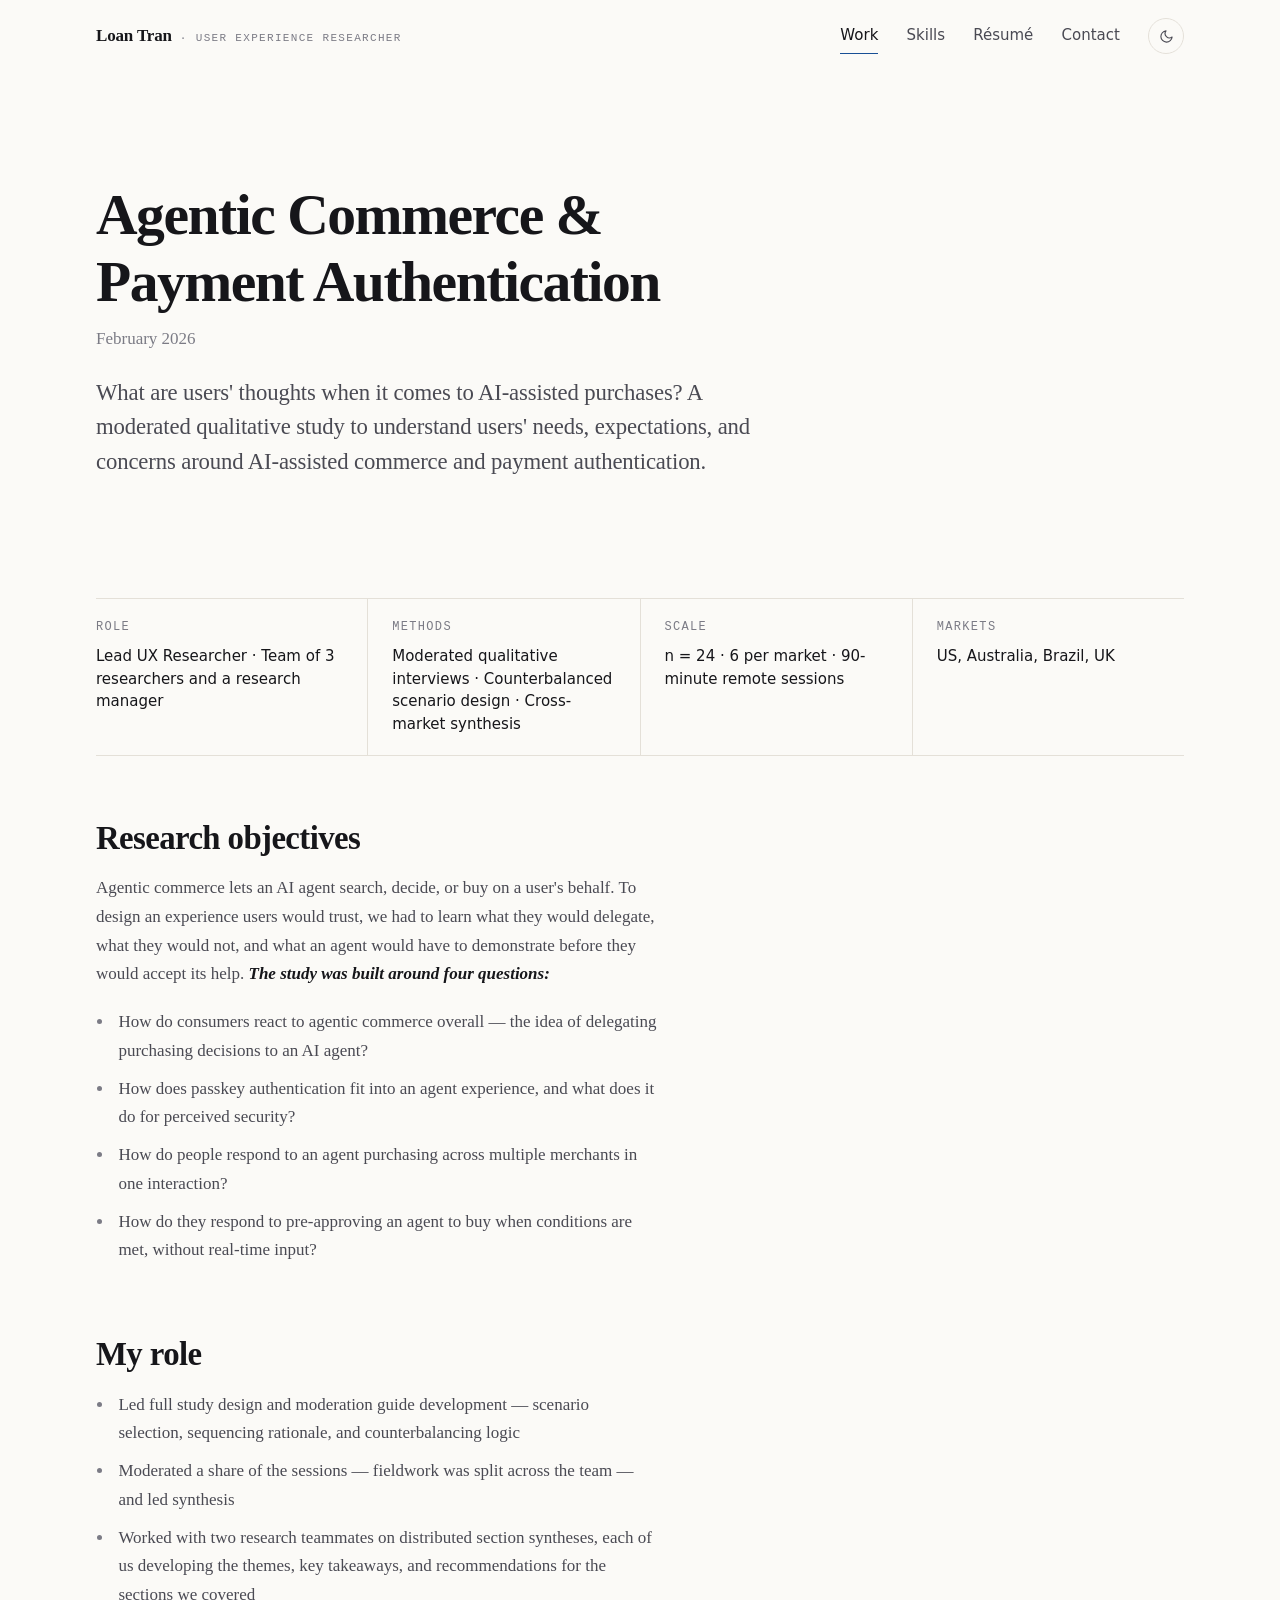
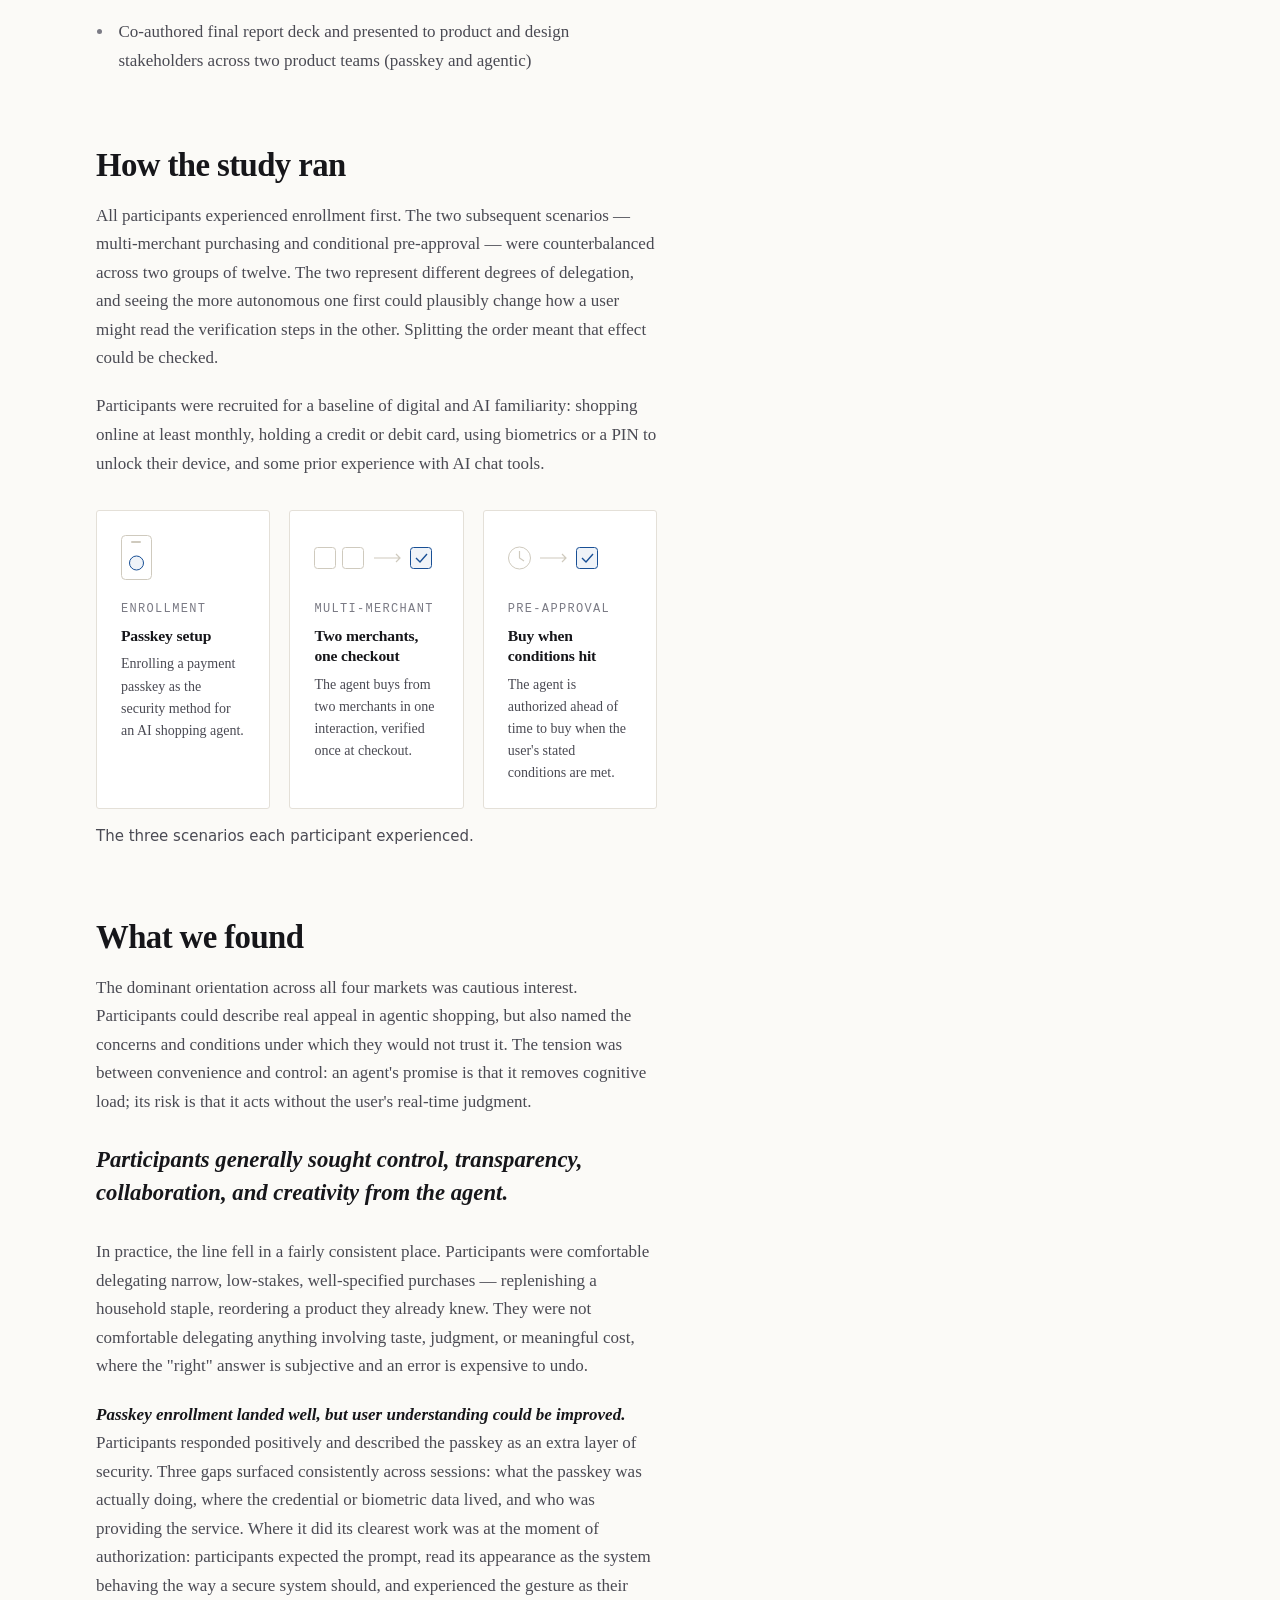
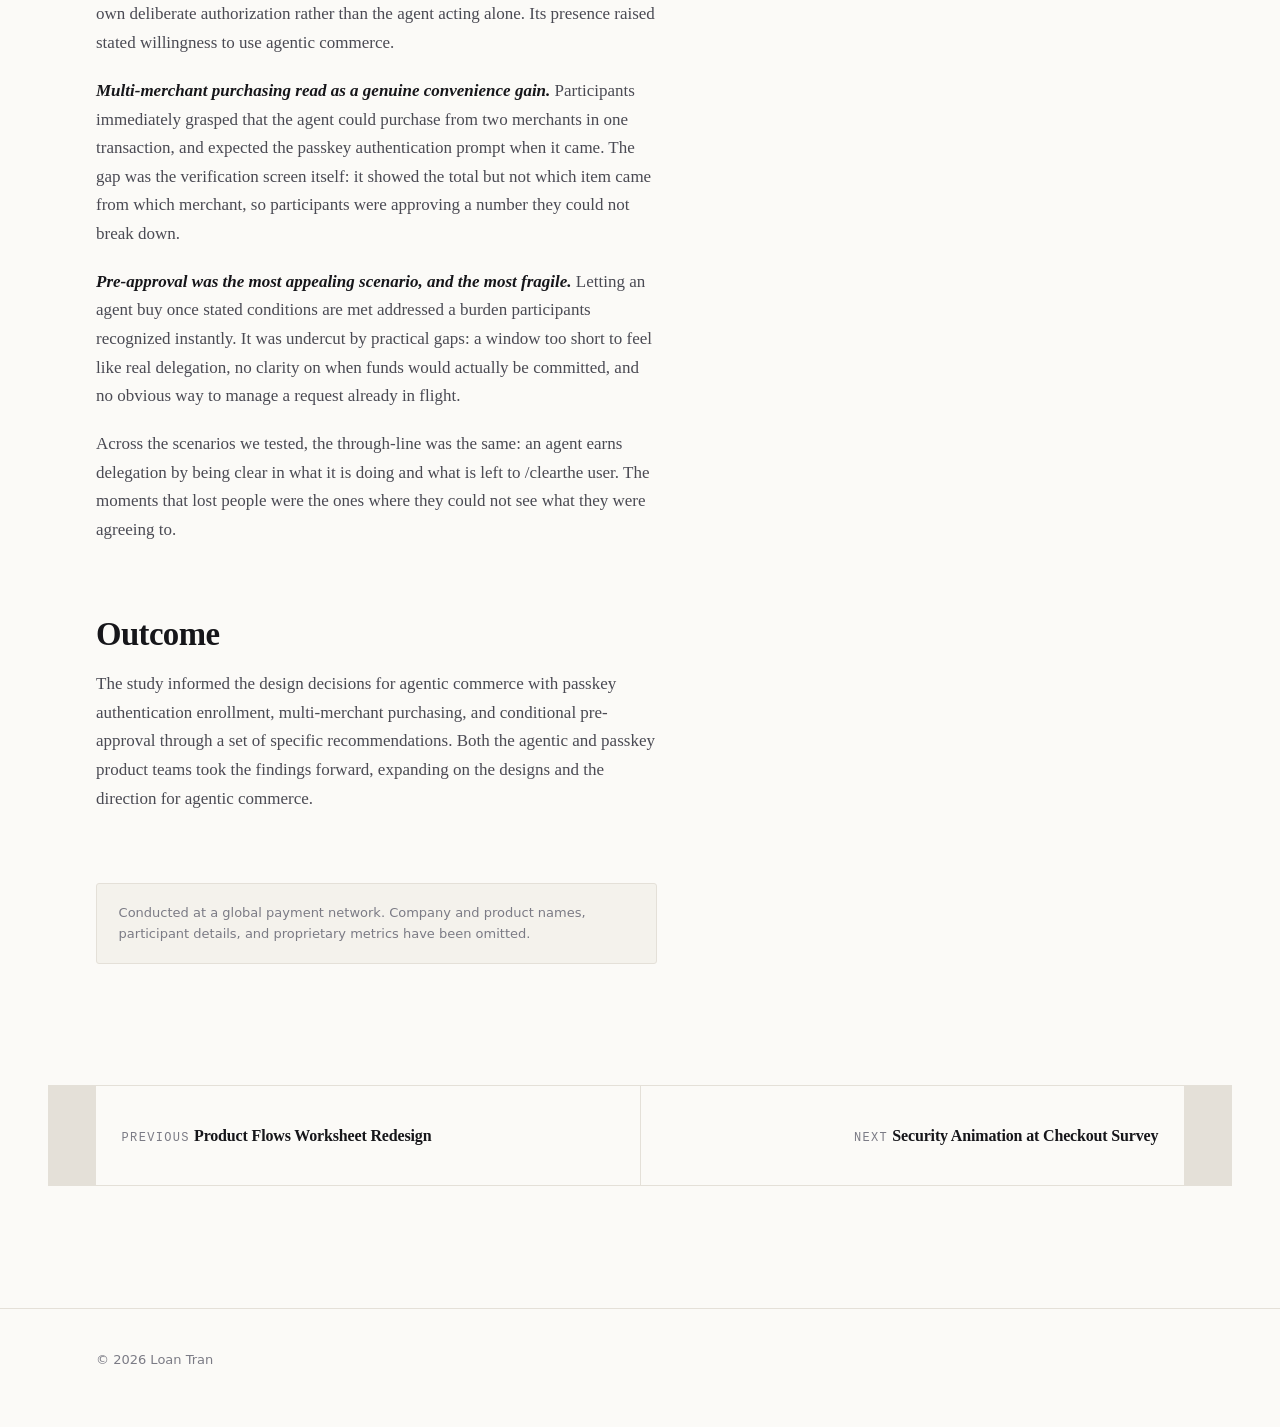
==== agentic-commerce.html @ 2d5b5b13 "Make the site link-only and keep the résumé off it Add a noindex, nofollow robots meta to all five p" ====
<!doctype html>
<html lang="en">
<head>
<meta charset="utf-8">
<meta name="viewport" content="width=device-width, initial-scale=1">
<title>Agentic Commerce &amp; Payment Authentication — Loan Tran</title>
<meta name="description" content="What are users' thoughts when it comes to AI-assisted purchases? A moderated qualitative study to understand users' needs, expectations, and concerns around AI-assisted commerce and payment authentication.">
<meta name="robots" content="noindex, nofollow">
<meta name="color-scheme" content="light dark">
<link rel="stylesheet" href="assets/css/style.css?v=18">
<script>try{var t=localStorage.getItem("portfolio-theme");if(t)document.documentElement.setAttribute("data-theme",t);}catch(e){}</script>
</head>
<body>

<a class="skip-link" href="#main">Skip to content</a>

<header class="site-header">
  <div class="wrap site-header__inner">
    <a class="wordmark" href="index.html">Loan Tran<span>User Experience Researcher</span></a>
    <nav class="site-nav" aria-label="Primary">
      <span class="site-nav__links">
        <a href="index.html#work" aria-current="page">Work</a>
        <a href="index.html#skills">Skills</a>
      </span>
      <a class="nav-download" href="index.html#contact">
        Résumé
      </a>
      <span class="site-nav__links">
        <a href="index.html#contact">Contact</a>
      </span>
      <button class="theme-toggle" type="button" aria-label="Switch to dark theme">
        <svg class="icon-moon" viewBox="0 0 24 24" fill="none" stroke="currentColor" stroke-width="1.8" stroke-linecap="round" stroke-linejoin="round" aria-hidden="true"><path d="M21 12.79A9 9 0 1 1 11.21 3 7 7 0 0 0 21 12.79z"/></svg>
        <svg class="icon-sun" viewBox="0 0 24 24" fill="none" stroke="currentColor" stroke-width="1.8" stroke-linecap="round" stroke-linejoin="round" aria-hidden="true"><circle cx="12" cy="12" r="4"/><path d="M12 2v2M12 20v2M4.93 4.93l1.41 1.41M17.66 17.66l1.41 1.41M2 12h2M20 12h2M6.34 17.66l-1.41 1.41M19.07 4.93l-1.41 1.41"/></svg>
      </button>
    </nav>
  </div>
</header>

<main id="main">
<article>

  <div class="wrap study-header">
    <h1>Agentic Commerce &amp; Payment Authentication</h1>
    <p class="study-date">February 2026</p>
    <p class="lede">
      What are users' thoughts when it comes to AI-assisted purchases? A moderated
      qualitative study to understand users' needs, expectations, and concerns around
      AI-assisted commerce and payment authentication.
    </p>
  </div>

  <div class="wrap">
    <div class="spec">
      <div class="spec__cell"><div class="spec__key">Role</div><div class="spec__val">Lead UX Researcher · Team of 3 researchers and a research manager</div></div>
      <div class="spec__cell"><div class="spec__key">Methods</div><div class="spec__val">Moderated qualitative interviews · Counterbalanced scenario design · Cross-market synthesis</div></div>
      <div class="spec__cell"><div class="spec__key">Scale</div><div class="spec__val">n = 24 · 6 per market · 90-minute remote sessions</div></div>
      <div class="spec__cell"><div class="spec__key">Markets</div><div class="spec__val">US, Australia, Brazil, UK</div></div>
    </div>
  </div>

  <div class="wrap">
    <div class="prose">

      <h2>Research objectives</h2>
      <p>
        Agentic commerce lets an AI agent search, decide, or buy on a user's behalf. To
        design an experience users would trust, we had to learn what they would delegate,
        what they would not, and what an agent would have to demonstrate before they
        would accept its help. <em><strong>The study was built around four questions:</strong></em>
      </p>
      <ul>
        <li>How do consumers react to agentic commerce overall — the idea of delegating purchasing decisions to an AI agent?</li>
        <li>How does passkey authentication fit into an agent experience, and what does it do for perceived security?</li>
        <li>How do people respond to an agent purchasing across multiple merchants in one interaction?</li>
        <li>How do they respond to pre-approving an agent to buy when conditions are met, without real-time input?</li>
      </ul>


      <h2>My role</h2>
      <ul>
        <li>Led full study design and moderation guide development — scenario selection, sequencing rationale, and counterbalancing logic</li>
        <li>Moderated a share of the sessions — fieldwork was split across the team — and led synthesis</li>
        <li>Worked with two research teammates on distributed section syntheses, each of us developing the themes, key takeaways, and recommendations for the sections we covered</li>
        <li>Co-authored final report deck and presented to product and design stakeholders across two product teams (passkey and agentic)</li>
      </ul>

      <h2>How the study ran</h2>
      <p>
        All participants experienced enrollment first. The two subsequent scenarios —
        multi-merchant purchasing and conditional pre-approval — were counterbalanced
        across two groups of twelve. The two represent different degrees of delegation,
        and seeing the more autonomous one first could plausibly change how a user might read
        the verification steps in the other. Splitting the order meant that effect could
        be checked.
      </p>
      <p>
        Participants were recruited for a baseline of digital and AI familiarity:
        shopping online at least monthly, holding a credit or debit card, using
        biometrics or a PIN to unlock their device, and some prior experience with AI
        chat tools.
      </p>

      <div class="scenarios">

        <div class="scenario">
          <svg viewBox="0 0 32 46" aria-hidden="true">
            <rect x="0.5" y="0.5" width="30" height="44" rx="4" fill="var(--surface)" stroke="var(--rule-strong)"/>
            <rect x="10" y="6" width="10" height="2" rx="1" fill="var(--rule-strong)"/>
            <circle cx="15.5" cy="28" r="7" fill="var(--accent-wash)" stroke="var(--accent)"/>
          </svg>
          <div class="scenario__key">Enrollment</div>
          <div class="scenario__title">Passkey setup</div>
          <p>Enrolling a payment passkey as the security method for an AI shopping agent.</p>
        </div>

        <div class="scenario">
          <svg viewBox="0 0 119 46" aria-hidden="true">
            <rect x="0.5" y="12.5" width="21" height="21" rx="3" fill="var(--surface)" stroke="var(--rule-strong)"/>
            <rect x="28.5" y="12.5" width="21" height="21" rx="3" fill="var(--surface)" stroke="var(--rule-strong)"/>
            <path d="M60 23 H86 M82 19 L86 23 L82 27" fill="none" stroke="var(--rule-strong)" stroke-width="1.2"/>
            <rect x="96.5" y="12.5" width="21" height="21" rx="3" fill="var(--accent-wash)" stroke="var(--accent)"/>
            <path d="M102 23 L106 27 L113 19" fill="none" stroke="var(--accent)" stroke-width="1.4"/>
          </svg>
          <div class="scenario__key">Multi-merchant</div>
          <div class="scenario__title">Two merchants, one checkout</div>
          <p>The agent buys from two merchants in one interaction, verified once at checkout.</p>
        </div>

        <div class="scenario">
          <svg viewBox="0 0 91 46" aria-hidden="true">
            <circle cx="11.5" cy="23" r="11" fill="var(--surface)" stroke="var(--rule-strong)"/>
            <path d="M11.5 16 V23 L16 26" fill="none" stroke="var(--rule-strong)" stroke-width="1.2"/>
            <path d="M32 23 H58 M54 19 L58 23 L54 27" fill="none" stroke="var(--rule-strong)" stroke-width="1.2"/>
            <rect x="68.5" y="12.5" width="21" height="21" rx="3" fill="var(--accent-wash)" stroke="var(--accent)"/>
            <path d="M74 23 L78 27 L85 19" fill="none" stroke="var(--accent)" stroke-width="1.4"/>
          </svg>
          <div class="scenario__key">Pre-approval</div>
          <div class="scenario__title">Buy when conditions hit</div>
          <p>The agent is authorized ahead of time to buy when the user's stated conditions are met.</p>
        </div>

      </div>
      <p class="note scenarios__caption">The three scenarios each participant experienced.</p>

      <h2>What we found</h2>
      <p>
        The dominant orientation across all four markets was cautious interest.
        Participants could describe real appeal in agentic shopping, but also named the concerns and conditions under which they would not trust it. The tension was
        between convenience and control: an agent's promise is that it removes cognitive
        load; its risk is that it acts without the user's real-time judgment.
      </p>
      <p class="statement">
        <em><strong>Participants generally sought control, transparency, collaboration,
        and creativity from the agent.</strong></em>
      </p>
      <p>
        In practice, the line fell in a fairly consistent place. Participants were
        comfortable delegating narrow, low-stakes, well-specified purchases —
        replenishing a household staple, reordering a product they already knew. They
        were not comfortable delegating anything involving taste, judgment, or meaningful
        cost, where the "right" answer is subjective and an error is expensive to undo.
      </p>
      <p>
        <em><strong>Passkey enrollment landed well, but user understanding could be improved.</strong></em> Participants responded positively and described the passkey as
        an extra layer of security. Three gaps
        surfaced consistently across sessions: what the passkey was actually
        doing, where the credential or biometric data lived, and who was providing the
        service. Where it did its clearest work was at the moment of authorization:
        participants expected the prompt, read its appearance as the system behaving the
        way a secure system should, and experienced the gesture as their own deliberate
        authorization rather than the agent acting alone. Its presence raised stated
        willingness to use agentic commerce.
      </p>
      <p>
        <em><strong>Multi-merchant purchasing read as a genuine convenience gain.</strong></em>
        Participants immediately grasped that the agent could purchase from two merchants
        in one transaction, and expected the passkey authentication prompt when it came.
        The gap was the
        verification screen itself: it showed the total but not which item came from which
        merchant, so participants were approving a number they could not break down.
      </p>
      <p>
        <em><strong>Pre-approval was the most appealing scenario, and the most fragile.</strong></em>
        Letting an agent buy once stated conditions are met addressed a burden
        participants recognized instantly. It was undercut by practical gaps: a window
        too short to feel like real delegation, no clarity on when funds would actually be
        committed, and no obvious way to manage a request already in flight.
      </p>

      <p>
        Across the scenarios we tested, the through-line was the same: an agent earns
        delegation by being clear in what it is doing and what is left to /clearthe user. The moments that lost people were the ones where
        they could not see what they were agreeing to.
      </p>

      <h2>Outcome</h2>
      <p>
        The study informed the design decisions for agentic commerce with passkey
        authentication enrollment, multi-merchant purchasing, and conditional
        pre-approval through a set of specific recommendations. Both the agentic and
        passkey product teams took the findings forward, expanding on the designs and the
        direction for agentic commerce.
      </p>


      <div class="confidential">
        <p>
          Conducted at a global payment network. Company and product names, participant
          details, and proprietary metrics have been omitted.
        </p>
      </div>

    </div>
  </div>

  <nav class="wrap pager" aria-label="Case studies">
    <a class="pager__link" href="product-flows-worksheet.html">
      <span class="pager__dir">Previous</span>
      <span class="pager__title">Product Flows Worksheet Redesign</span>
    </a>
    <a class="pager__link pager__link--next" href="checkout-animation.html">
      <span class="pager__dir">Next</span>
      <span class="pager__title">Security Animation at Checkout Survey</span>
    </a>
  </nav>

</article>
</main>

<footer class="site-footer">
  <div class="wrap site-footer__inner">
    <span>© <span id="year">2026</span> Loan Tran</span>
  </div>
</footer>

<script src="assets/js/main.js"></script>
<script>document.getElementById("year").textContent = new Date().getFullYear();</script>
</body>
</html>
---- assets/css/style.css ----
/* ============================================================
   Design research portfolio
   Editorial / research-journal system
   No dependencies, no build step, no webfonts.
   ============================================================ */

/* ---------- 1. Tokens ---------- */

:root {
  color-scheme: light;

  /* Surfaces */
  --paper:        #fbfaf7;
  --surface:      #ffffff;
  --surface-sunk: #f4f2ec;

  /* Ink */
  --ink:          #16161a;
  --ink-2:        #4a4a53;
  --ink-3:        #7b7b85;

  /* Structure */
  --rule:         #e4e0d8;
  --rule-strong:  #cfcabe;

  /* Accent — deep ink blue */
  --accent:       #184f95;
  --accent-hover: #0d366b;
  --accent-wash:  rgba(24, 79, 149, 0.07);
  --accent-ring:  rgba(24, 79, 149, 0.35);

  /* Type */
  --serif: "Iowan Old Style", "Palatino Linotype", Palatino, "Book Antiqua",
           Georgia, "Times New Roman", serif;
  --sans:  system-ui, -apple-system, "Segoe UI", Roboto, Helvetica, Arial, sans-serif;
  --mono:  ui-monospace, SFMono-Regular, "SF Mono", Menlo, Consolas,
           "Liberation Mono", monospace;

  /* Scale — fluid */
  --t-display: clamp(2.6rem, 1.6rem + 4.2vw, 5rem);
  --t-h1:      clamp(2.1rem, 1.4rem + 2.9vw, 3.6rem);
  --t-h2:      clamp(1.5rem, 1.2rem + 1.2vw, 2.05rem);
  --t-h3:      clamp(1.15rem, 1.05rem + 0.45vw, 1.4rem);
  --t-lede:    clamp(1.13rem, 1.03rem + 0.5vw, 1.42rem);
  --t-body:    1.0625rem;
  --t-small:   0.9375rem;
  --t-micro:   0.75rem;

  /* Rhythm */
  --measure:   66ch;
  --gutter:    clamp(1.25rem, 0.6rem + 3vw, 3.5rem);
  --section-y: clamp(3.5rem, 2rem + 7vw, 8rem);

  --radius:    3px;
  --ease:      cubic-bezier(0.22, 0.61, 0.36, 1);
}

@media (prefers-color-scheme: dark) {
  :root:where(:not([data-theme="light"])) {
    color-scheme: dark;
    --paper:        #121317;
    --surface:      #191a1f;
    --surface-sunk: #1f2027;
    --ink:          #eceae4;
    --ink-2:        #adadb6;
    --ink-3:        #80808b;
    --rule:         #2a2c33;
    --rule-strong:  #3c3f48;
    --accent:       #86b6ef;
    --accent-hover: #b7d3f6;
    --accent-wash:  rgba(134, 182, 239, 0.10);
    --accent-ring:  rgba(134, 182, 239, 0.45);
  }
}

:root[data-theme="dark"] {
  color-scheme: dark;
  --paper:        #121317;
  --surface:      #191a1f;
  --surface-sunk: #1f2027;
  --ink:          #eceae4;
  --ink-2:        #adadb6;
  --ink-3:        #80808b;
  --rule:         #2a2c33;
  --rule-strong:  #3c3f48;
  --accent:       #86b6ef;
  --accent-hover: #b7d3f6;
  --accent-wash:  rgba(134, 182, 239, 0.10);
  --accent-ring:  rgba(134, 182, 239, 0.45);
}

/* ---------- 2. Reset & base ---------- */

*, *::before, *::after { box-sizing: border-box; }

html {
  -webkit-text-size-adjust: 100%;
  scroll-behavior: smooth;
  scroll-padding-top: 6rem;
}

body {
  margin: 0;
  background: var(--paper);
  color: var(--ink);
  font-family: var(--serif);
  font-size: var(--t-body);
  line-height: 1.68;
  -webkit-font-smoothing: antialiased;
  -moz-osx-font-smoothing: grayscale;
  text-rendering: optimizeLegibility;
}

img, svg { max-width: 100%; height: auto; display: block; }

h1, h2, h3, h4 {
  font-family: var(--serif);
  font-weight: 600;
  line-height: 1.16;
  letter-spacing: -0.014em;
  margin: 0;
  text-wrap: balance;
}

p { margin: 0 0 1.15em; }
p:last-child { margin-bottom: 0; }

a {
  color: var(--accent);
  text-decoration-thickness: 1px;
  text-underline-offset: 0.18em;
  transition: color 0.18s var(--ease);
}
a:hover { color: var(--accent-hover); }

:focus-visible {
  outline: 2px solid var(--accent);
  outline-offset: 3px;
  border-radius: 2px;
}

::selection { background: var(--accent-wash); }

hr {
  border: 0;
  border-top: 1px solid var(--rule);
  margin: var(--section-y) 0;
}

/* ---------- 3. Layout primitives ---------- */

.wrap {
  width: 100%;
  max-width: 74rem;
  margin-inline: auto;
  padding-inline: var(--gutter);
}

.wrap--narrow { max-width: 48rem; }

.measure { max-width: var(--measure); }

.skip-link {
  position: absolute;
  left: -9999px;
  top: 0;
  z-index: 100;
  background: var(--ink);
  color: var(--paper);
  padding: 0.75rem 1.25rem;
  font-family: var(--sans);
  font-size: var(--t-small);
  text-decoration: none;
}
.skip-link:focus {
  left: 1rem;
  top: 1rem;
  color: var(--paper);
}

/* ---------- 4. Utility type ---------- */

.statement {
  font-size: var(--t-lede);
  line-height: 1.45;
  color: var(--ink);
  max-width: 44ch;
  margin-block: 1.75rem;
}

.lede {
  font-size: var(--t-lede);
  line-height: 1.52;
  color: var(--ink-2);
  letter-spacing: -0.006em;
}

.sans { font-family: var(--sans); }

.note {
  font-family: var(--sans);
  font-size: var(--t-small);
  line-height: 1.6;
  color: var(--ink-3);
}

/* ---------- 5. Site header ---------- */

.site-header {
  position: sticky;
  top: 0;
  z-index: 50;
  background: color-mix(in srgb, var(--paper) 88%, transparent);
  backdrop-filter: saturate(180%) blur(14px);
  -webkit-backdrop-filter: saturate(180%) blur(14px);
  border-bottom: 1px solid transparent;
  transition: border-color 0.25s var(--ease);
}
.site-header[data-scrolled="true"] { border-bottom-color: var(--rule); }

.site-header__inner {
  display: flex;
  align-items: center;
  justify-content: space-between;
  gap: 1.5rem;
  min-height: 4.5rem;
}

.wordmark {
  display: inline-flex;
  align-items: baseline;
  gap: 0.5rem;
  line-height: 1.15;
  font-family: var(--serif);
  font-size: 1.0625rem;
  font-weight: 600;
  letter-spacing: -0.01em;
  color: var(--ink);
  text-decoration: none;
  white-space: nowrap;
}
.wordmark:hover { color: var(--ink); }
.wordmark span {
  font-family: var(--mono);
  font-size: 0.6875rem;
  letter-spacing: 0.12em;
  text-transform: uppercase;
  color: var(--ink-3);
  font-weight: 500;
  white-space: nowrap;
}
.wordmark span::before {
  content: "\00B7";
  margin-right: 0.5rem;
}

/* Stacks on narrow screens so the header does not overflow. */
@media (max-width: 34rem) {
  .wordmark {
    flex-direction: column;
    align-items: flex-start;
    gap: 0.3rem;
  }
  .wordmark span::before { content: none; }
}

.site-nav {
  display: flex;
  align-items: center;
  gap: clamp(1rem, 2.2vw, 2rem);
}

.site-nav a {
  font-family: var(--sans);
  font-size: var(--t-small);
  color: var(--ink-2);
  text-decoration: none;
  padding: 0.35rem 0;
  position: relative;
}
.site-nav a::after {
  content: "";
  position: absolute;
  left: 0; right: 0; bottom: 0;
  height: 1px;
  background: var(--accent);
  transform: scaleX(0);
  transform-origin: left;
  transition: transform 0.24s var(--ease);
}
.site-nav a:hover { color: var(--ink); }
.site-nav a:hover::after { transform: scaleX(1); }
.site-nav a[aria-current="page"] { color: var(--ink); }
.site-nav a[aria-current="page"]::after { transform: scaleX(1); }

/* Résumé download — stays visible when the section links collapse on mobile */
.site-nav a.nav-download {
  display: inline-flex;
  align-items: center;
  gap: 0.4rem;
  white-space: nowrap;
}
.site-nav a.nav-download svg {
  width: 13px;
  height: 13px;
  opacity: 0.7;
  flex-shrink: 0;
}

.theme-toggle {
  appearance: none;
  background: transparent;
  border: 1px solid var(--rule);
  border-radius: 999px;
  width: 2.25rem;
  height: 2.25rem;
  display: inline-grid;
  place-items: center;
  cursor: pointer;
  color: var(--ink-2);
  transition: border-color 0.18s var(--ease), color 0.18s var(--ease);
  flex-shrink: 0;
}
.theme-toggle:hover { border-color: var(--rule-strong); color: var(--ink); }
.theme-toggle svg { width: 15px; height: 15px; }
.theme-toggle .icon-sun { display: none; }
:root[data-theme="dark"] .theme-toggle .icon-sun { display: block; }
:root[data-theme="dark"] .theme-toggle .icon-moon { display: none; }
@media (prefers-color-scheme: dark) {
  :root:where(:not([data-theme="light"])) .theme-toggle .icon-sun { display: block; }
  :root:where(:not([data-theme="light"])) .theme-toggle .icon-moon { display: none; }
}

/* Lets the links participate in .site-nav's flex layout without an extra box. */
.site-nav__links { display: contents; }

@media (max-width: 40rem) {
  .site-nav__links { display: none; }
}

/* ---------- 6. Hero ---------- */

.hero {
  padding-top: clamp(3.5rem, 2rem + 8vw, 8rem);
  padding-bottom: clamp(3rem, 2rem + 5vw, 5.5rem);
}

.hero h1 {
  font-size: var(--t-display);
  letter-spacing: -0.028em;
  line-height: 1.03;
  max-width: 17ch;
  margin-bottom: 1.6rem;
}

/* The hero has no visible headline — the purpose statement carries it,
   so it steps up to display scale. */
.hero .lede {
  max-width: 32ch;
  font-size: clamp(1.6rem, 1.1rem + 2.1vw, 2.7rem);
  line-height: 1.24;
  letter-spacing: -0.021em;
  color: var(--ink);
  text-wrap: pretty;
}
.hero .lede em {
  font-style: italic;
  color: var(--ink-2);
}

@media (max-width: 40rem) {
  .hero .lede { max-width: 20ch; }
}

/* Available to assistive tech, absent from the visual design. */
.visually-hidden {
  position: absolute;
  width: 1px;
  height: 1px;
  margin: -1px;
  padding: 0;
  overflow: hidden;
  clip: rect(0 0 0 0);
  clip-path: inset(50%);
  white-space: nowrap;
  border: 0;
}

.hero__meta {
  display: flex;
  flex-wrap: wrap;
  gap: 0.6rem 1.5rem;
  margin-top: 2.5rem;
  font-family: var(--sans);
  font-size: var(--t-small);
  color: var(--ink-3);
}
.hero__meta > * {
  display: inline-flex;
  align-items: center;
  gap: 0.5rem;
}

.status-dot {
  width: 7px; height: 7px;
  border-radius: 50%;
  background: var(--accent);
  flex-shrink: 0;
}

/* ---------- 7. Section scaffolding ---------- */

.section { padding-block: var(--section-y); }
.section--sunk {
  background: var(--surface-sunk);
  border-block: 1px solid var(--rule);
}

.section__head {
  display: flex;
  align-items: baseline;
  justify-content: space-between;
  gap: 1.5rem;
  padding-bottom: 1.25rem;
  border-bottom: 1px solid var(--rule);
  margin-bottom: clamp(2rem, 1rem + 3vw, 3.5rem);
}

.section__head h2 {
  font-size: var(--t-h2);
  letter-spacing: -0.018em;
}


/* ---------- 8. Work index ---------- */

.work-list {
  list-style: none;
  margin: 0;
  padding: 0;
}

.work-item { border-bottom: 1px solid var(--rule); }

.work-item__link {
  display: block;
  padding: clamp(1.6rem, 1rem + 2vw, 2.6rem) 0;
  text-decoration: none;
  color: inherit;
  transition: background-color 0.22s var(--ease);
  position: relative;
}
.work-item__link::before {
  content: "";
  position: absolute;
  inset: 0 calc(var(--gutter) * -0.5);
  background: var(--accent-wash);
  opacity: 0;
  transition: opacity 0.22s var(--ease);
  pointer-events: none;
  border-radius: var(--radius);
}
.work-item__link:hover::before { opacity: 1; }

.work-item__body { position: relative; min-width: 0; }

.work-item__title {
  display: block;
  font-size: var(--t-h3);
  letter-spacing: -0.014em;
  margin-bottom: 0.5rem;
  transition: color 0.18s var(--ease);
}
.work-item__link:hover .work-item__title { color: var(--accent); }

.work-item__title:has(+ .work-item__date) { margin-bottom: 0.3rem; }

.work-item__date {
  display: block;
  font-family: var(--serif);
  font-size: var(--t-small);
  color: var(--ink-3);
  margin-bottom: 0.75rem;
}

.work-item__summary {
  display: block;
  color: var(--ink-2);
  font-size: var(--t-small);
  line-height: 1.62;
  max-width: 58ch;
  margin-bottom: 1rem;
}

.tag-row {
  display: flex;
  flex-wrap: wrap;
  gap: 0.4rem 0.5rem;
}

.tag {
  font-family: var(--mono);
  font-size: 0.6875rem;
  letter-spacing: 0.05em;
  color: var(--ink-3);
  border: 1px solid var(--rule);
  border-radius: 999px;
  padding: 0.2rem 0.6rem;
  white-space: nowrap;
}
.tag--scale {
  color: var(--accent);
  border-color: var(--accent-ring);
}

/* ---------- 9. Scope figures (stat tiles) ---------- */

.scope-row {
  display: grid;
  grid-template-columns: repeat(auto-fit, minmax(11rem, 1fr));
  gap: 1px;
  background: var(--rule);
  border: 1px solid var(--rule);
  border-radius: var(--radius);
  overflow: hidden;
}

.scope-tile {
  background: var(--paper);
  padding: clamp(1.25rem, 1rem + 1vw, 1.9rem);
}

.scope-tile__value {
  font-family: var(--sans);
  font-size: clamp(1.7rem, 1.3rem + 1.6vw, 2.4rem);
  font-weight: 600;
  line-height: 1.05;
  letter-spacing: -0.028em;
  color: var(--ink);
  margin-bottom: 0.45rem;
}

.scope-tile__label {
  font-family: var(--sans);
  font-size: var(--t-small);
  line-height: 1.45;
  color: var(--ink-3);
}

/* ---------- 10. Capability columns ---------- */

.cap-grid {
  display: grid;
  grid-template-columns: repeat(auto-fit, minmax(15rem, 1fr));
  gap: clamp(2rem, 1rem + 3vw, 3.5rem);
}

.cap-group h3 {
  font-family: var(--sans);
  font-size: var(--t-small);
  font-weight: 600;
  letter-spacing: 0.01em;
  color: var(--ink);
  padding-bottom: 0.75rem;
  margin-bottom: 1rem;
  border-bottom: 1px solid var(--rule);
}

.cap-group ul {
  list-style: none;
  margin: 0;
  padding: 0;
  font-family: var(--sans);
  font-size: var(--t-small);
  line-height: 1.5;
  color: var(--ink-2);
}
.cap-group li { padding-block: 0.4rem; }

/* ---------- 11. Case study page ---------- */

.study-header {
  padding-top: clamp(3.5rem, 2rem + 6vw, 7rem);
  padding-bottom: clamp(2rem, 1.5rem + 3vw, 3.5rem);
}

.study-header h1 {
  font-size: var(--t-h1);
  letter-spacing: -0.026em;
  max-width: 20ch;
  margin-bottom: 1.4rem;
}

.study-header h1:has(+ .study-date) { margin-bottom: 0.6rem; }

.study-date {
  font-family: var(--serif);
  font-size: var(--t-body);
  color: var(--ink-3);
  margin: 0 0 1.4rem;
}

.study-header .lede { max-width: 58ch; }

/* Spec table */
.spec {
  display: grid;
  grid-template-columns: repeat(auto-fit, minmax(13rem, 1fr));
  gap: 1px;
  background: var(--rule);
  border-block: 1px solid var(--rule);
  margin-block: clamp(2.5rem, 1.5rem + 3vw, 4rem);
}

.spec__cell {
  background: var(--paper);
  padding: 1.15rem clamp(0.9rem, 2vw, 1.5rem) 1.25rem;
}
.spec__cell:first-child { padding-left: 0; }

.spec__key {
  font-family: var(--mono);
  font-size: var(--t-micro);
  letter-spacing: 0.11em;
  text-transform: uppercase;
  color: var(--ink-3);
  margin-bottom: 0.5rem;
}

.spec__val {
  font-family: var(--sans);
  font-size: var(--t-small);
  line-height: 1.5;
  color: var(--ink);
}

.round-split {
  list-style: none;
  margin: 0.95rem 0 0;
  padding: 0;
  font-family: var(--sans);
  font-size: var(--t-small);
  line-height: 1.5;
  color: var(--ink);
}
.round-split li {
  display: flex;
  gap: 0.5rem;
}
.round-split span {
  color: var(--ink);
  min-width: 1.5rem;
}

@media (max-width: 34rem) {
  .spec__cell:first-child { padding-left: clamp(0.9rem, 2vw, 1.5rem); }
}

/* Body prose */
.prose { max-width: var(--measure); }

.prose h2 {
  font-size: var(--t-h2);
  letter-spacing: -0.018em;
  margin-top: clamp(3rem, 2rem + 3vw, 4.5rem);
  margin-bottom: 1.1rem;
}
.prose h2:first-child { margin-top: 0; }

.prose h3 {
  font-size: var(--t-h3);
  letter-spacing: -0.012em;
  margin-top: 2.4rem;
  margin-bottom: 0.7rem;
}

.prose > p { color: var(--ink-2); }
.prose > p strong { color: var(--ink); font-weight: 600; }

.prose ul, .prose ol {
  color: var(--ink-2);
  padding-left: 1.15rem;
  margin: 0 0 1.3em;
}
.prose li { margin-bottom: 0.55em; padding-left: 0.25rem; }
.prose li::marker { color: var(--ink-3); }

/* Findings */
.finding {
  border-top: 1px solid var(--rule);
  padding-top: 1.5rem;
  margin-top: 1.75rem;
}
.finding:first-of-type { margin-top: 2rem; }

.finding__head {
  display: flex;
  align-items: baseline;
  gap: 0.85rem;
  margin-bottom: 0.7rem;
}

.finding__num {
  font-family: var(--mono);
  font-size: var(--t-micro);
  letter-spacing: 0.1em;
  color: var(--ink-3);
  flex-shrink: 0;
  padding-top: 0.15rem;
}

.finding__title {
  font-size: 1.075rem;
  font-weight: 600;
  letter-spacing: -0.01em;
  line-height: 1.35;
}

.finding p {
  color: var(--ink-2);
  font-size: var(--t-small);
  line-height: 1.65;
}

.consensus {
  display: inline-block;
  font-family: var(--mono);
  font-size: 0.6875rem;
  letter-spacing: 0.06em;
  color: var(--ink-3);
  border: 1px solid var(--rule);
  border-radius: 999px;
  padding: 0.15rem 0.55rem;
  margin-top: 0.3rem;
}

/* Callout */
.callout {
  border-left: 2px solid var(--accent);
  background: var(--accent-wash);
  padding: 1.3rem 1.5rem;
  margin-block: 2rem;
  border-radius: 0 var(--radius) var(--radius) 0;
}
.callout p {
  font-size: var(--t-small);
  line-height: 1.62;
  color: var(--ink-2);
}
.callout p:first-child { margin-top: 0; }
.callout strong { color: var(--ink); }

/* Method card */
.method-card {
  border: 1px solid var(--rule);
  border-radius: var(--radius);
  padding: clamp(1.3rem, 1rem + 1.2vw, 1.9rem);
  margin-block: 2rem;
  background: var(--surface);
}
.method-card h3 {
  margin-top: 0;
  font-family: var(--sans);
  font-size: var(--t-small);
  font-weight: 600;
  letter-spacing: 0.02em;
  text-transform: uppercase;
  color: var(--ink-3);
  margin-bottom: 0.9rem;
}
.method-card p, .method-card li {
  font-size: var(--t-small);
  line-height: 1.62;
  color: var(--ink-2);
}
.method-card > :last-child { margin-bottom: 0; }

/* Scenario cards — reflow to a single column on narrow screens */
.scenarios {
  display: grid;
  grid-template-columns: repeat(3, 1fr);
  gap: clamp(0.75rem, 1.5vw, 1.25rem);
  margin-block: 2rem 0.9rem;
}

.scenario {
  border: 1px solid var(--rule);
  border-radius: var(--radius);
  background: var(--surface);
  padding: clamp(1.1rem, 0.9rem + 0.8vw, 1.5rem);
}

.scenario svg {
  height: 46px;
  width: auto;
  margin-bottom: 1.1rem;
}

.scenario__key {
  font-family: var(--mono);
  font-size: var(--t-micro);
  letter-spacing: 0.11em;
  text-transform: uppercase;
  color: var(--ink-3);
  margin-bottom: 0.45rem;
}

.scenario__title {
  font-family: var(--serif);
  font-size: 0.975rem;
  font-weight: 600;
  line-height: 1.3;
  letter-spacing: -0.01em;
  margin-bottom: 0.45rem;
}

.scenario p {
  font-size: 0.875rem;
  line-height: 1.58;
  color: var(--ink-2);
  margin: 0;
}

.scenarios__caption { margin-bottom: 1.15em; }

@media (max-width: 46rem) {
  .scenarios { grid-template-columns: 1fr; }
}

/* Iteration list */
.iterations {
  list-style: none;
  padding: 0;
  margin: 2rem 0;
  border-top: 1px solid var(--rule);
}
.iterations li {
  border-bottom: 1px solid var(--rule);
  padding: 1.15rem 0;
  display: grid;
  grid-template-columns: 4.5rem 1fr;
  gap: 1.25rem;
  margin: 0;
}
.iterations dt, .iterations .it-key {
  font-family: var(--mono);
  font-size: var(--t-micro);
  letter-spacing: 0.09em;
  text-transform: uppercase;
  color: var(--accent);
  padding-top: 0.28rem;
}
.iterations .it-body { font-size: var(--t-small); line-height: 1.6; color: var(--ink-2); }
.iterations .it-body strong { color: var(--ink); font-weight: 600; display: block; margin-bottom: 0.3rem; }

@media (max-width: 34rem) {
  .iterations li { grid-template-columns: 1fr; gap: 0.4rem; }
}

/* ---------- 11b. Schematic figures ---------- */

.figure {
  margin: 1.6rem 0;
}
.figure svg {
  width: 100%;
  height: auto;
  border-radius: var(--radius);
}
.figure figcaption {
  font-family: var(--sans);
  font-size: 0.8125rem;
  line-height: 1.5;
  color: var(--ink-3);
  margin-top: 0.7rem;
}

/* ---------- 12. Confidentiality note ---------- */

.confidential {
  border: 1px solid var(--rule);
  border-radius: var(--radius);
  padding: 1.15rem 1.35rem;
  margin-top: clamp(3rem, 2rem + 3vw, 4.5rem);
  background: var(--surface-sunk);
}
.confidential p {
  font-family: var(--sans);
  font-size: 0.8125rem;
  line-height: 1.6;
  color: var(--ink-3);
  margin: 0;
}

/* ---------- 13. Pager ---------- */

.pager {
  display: grid;
  grid-template-columns: 1fr 1fr;
  gap: 1px;
  background: var(--rule);
  border-block: 1px solid var(--rule);
  margin-top: var(--section-y);
}

.pager__link {
  background: var(--paper);
  padding: clamp(1.4rem, 1rem + 1.5vw, 2.2rem) clamp(1rem, 2vw, 1.75rem);
  text-decoration: none;
  color: inherit;
  transition: background-color 0.2s var(--ease);
}
.pager__link:hover { background: var(--surface-sunk); }
.pager__link--next { text-align: right; }
.pager__dir {
  font-family: var(--mono);
  font-size: var(--t-micro);
  letter-spacing: 0.11em;
  text-transform: uppercase;
  color: var(--ink-3);
  margin-bottom: 0.5rem;
}
.pager__title {
  font-size: 1rem;
  font-weight: 600;
  letter-spacing: -0.01em;
  line-height: 1.35;
  transition: color 0.18s var(--ease);
}
.pager__link:hover .pager__title { color: var(--accent); }
.pager__link--empty { pointer-events: none; }

@media (max-width: 34rem) {
  .pager { grid-template-columns: 1fr; }
  .pager__link--next { text-align: left; }
}

/* ---------- 14. Contact ---------- */

.contact-grid {
  display: grid;
  grid-template-columns: repeat(auto-fit, minmax(13rem, 1fr));
  gap: clamp(1.5rem, 1rem + 2vw, 3rem);
  margin-top: 2.5rem;
}

.contact-item__key {
  font-family: var(--mono);
  font-size: var(--t-micro);
  letter-spacing: 0.11em;
  text-transform: uppercase;
  color: var(--ink-3);
  margin-bottom: 0.55rem;
}
.contact-item__val {
  font-family: var(--sans);
  font-size: var(--t-small);
  line-height: 1.5;
}
.contact-item__val a { text-decoration-color: var(--accent-ring); }

/* ---------- 14b. Downloads ---------- */

.downloads {
  display: flex;
  flex-wrap: wrap;
  gap: 0.85rem;
  margin-top: 2.5rem;
}

.download-link {
  display: inline-flex;
  align-items: center;
  gap: 0.85rem;
  padding: 0.85rem 1.25rem;
  border: 1px solid var(--rule-strong);
  border-radius: var(--radius);
  background: var(--paper);
  text-decoration: none;
  color: inherit;
  transition: border-color 0.18s var(--ease), background-color 0.18s var(--ease);
}
.download-link:hover {
  border-color: var(--accent);
  background: var(--accent-wash);
  color: inherit;
}
.download-link svg {
  width: 17px;
  height: 17px;
  color: var(--accent);
  flex-shrink: 0;
}
.download-link__text { display: flex; flex-direction: column; gap: 0.1rem; }
.download-link__label {
  font-family: var(--sans);
  font-size: var(--t-small);
  font-weight: 600;
  color: var(--ink);
  line-height: 1.3;
}
.download-link__meta {
  font-family: var(--mono);
  font-size: 0.6875rem;
  letter-spacing: 0.05em;
  color: var(--ink-3);
}

/* Non-downloadable counterpart — same shape, no link affordance */
.download-link--muted {
  border-style: dashed;
  border-color: var(--rule);
  cursor: default;
}
.download-link--muted svg { color: var(--ink-3); }
.download-link--muted .download-link__label { color: var(--ink-2); font-weight: 500; }

/* ---------- 15. Footer ---------- */

.site-footer {
  border-top: 1px solid var(--rule);
  padding-block: 2.5rem 3.5rem;
  margin-top: var(--section-y);
}
.site-footer__inner {
  display: flex;
  flex-wrap: wrap;
  align-items: center;
  justify-content: space-between;
  gap: 1rem 2rem;
  font-family: var(--sans);
  font-size: 0.8125rem;
  color: var(--ink-3);
}

/* ---------- 16. Motion & print ---------- */

@media (prefers-reduced-motion: reduce) {
  html { scroll-behavior: auto; }
  *, *::before, *::after {
    animation-duration: 0.01ms !important;
    animation-iteration-count: 1 !important;
    transition-duration: 0.01ms !important;
  }
}

@media print {
  :root {
    --paper: #fff; --surface: #fff; --surface-sunk: #fff;
    --ink: #000; --ink-2: #222; --ink-3: #555;
    --rule: #ccc; --accent: #000;
  }
  .site-header, .pager, .theme-toggle, .skip-link { display: none !important; }
  body { font-size: 11pt; line-height: 1.5; }
  a { text-decoration: none; color: #000; }
  .prose h2 { break-after: avoid; }
  .finding, .method-card, .callout { break-inside: avoid; }
  .work-item__link::before { display: none; }
}
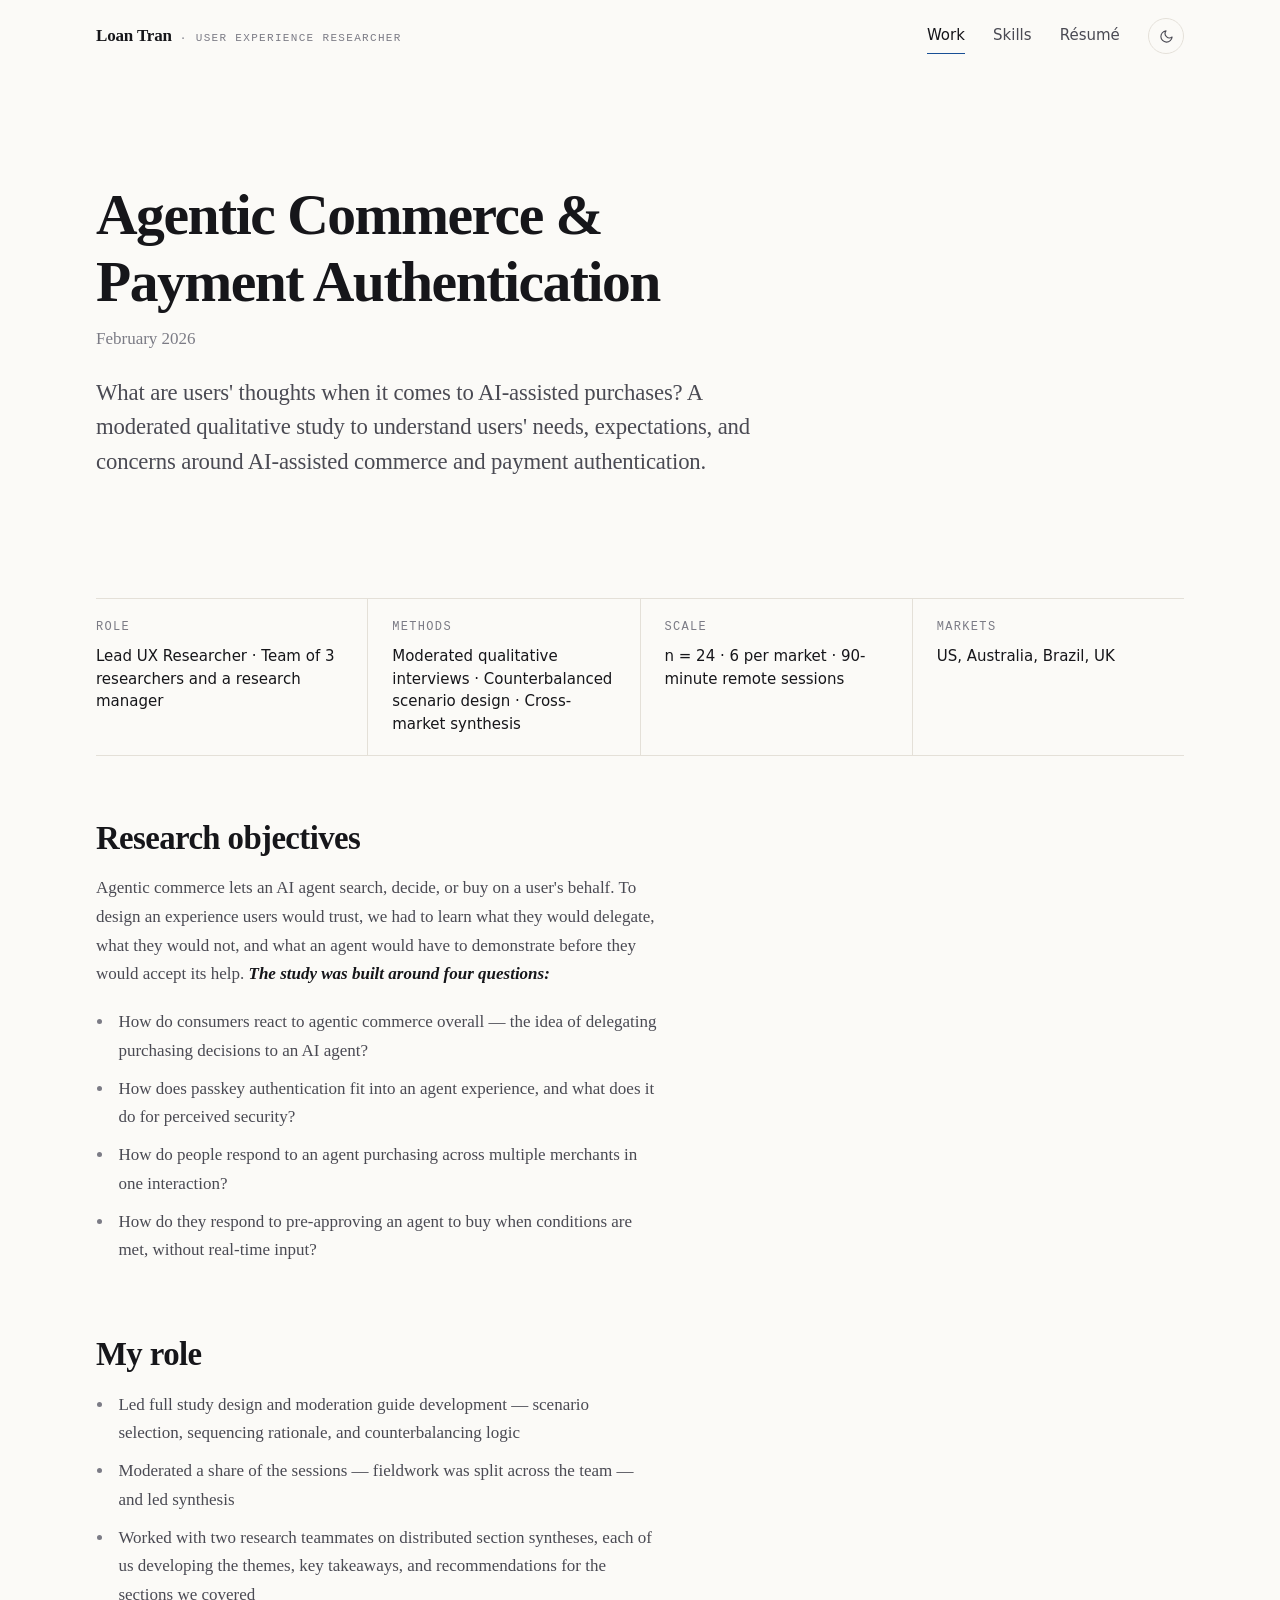
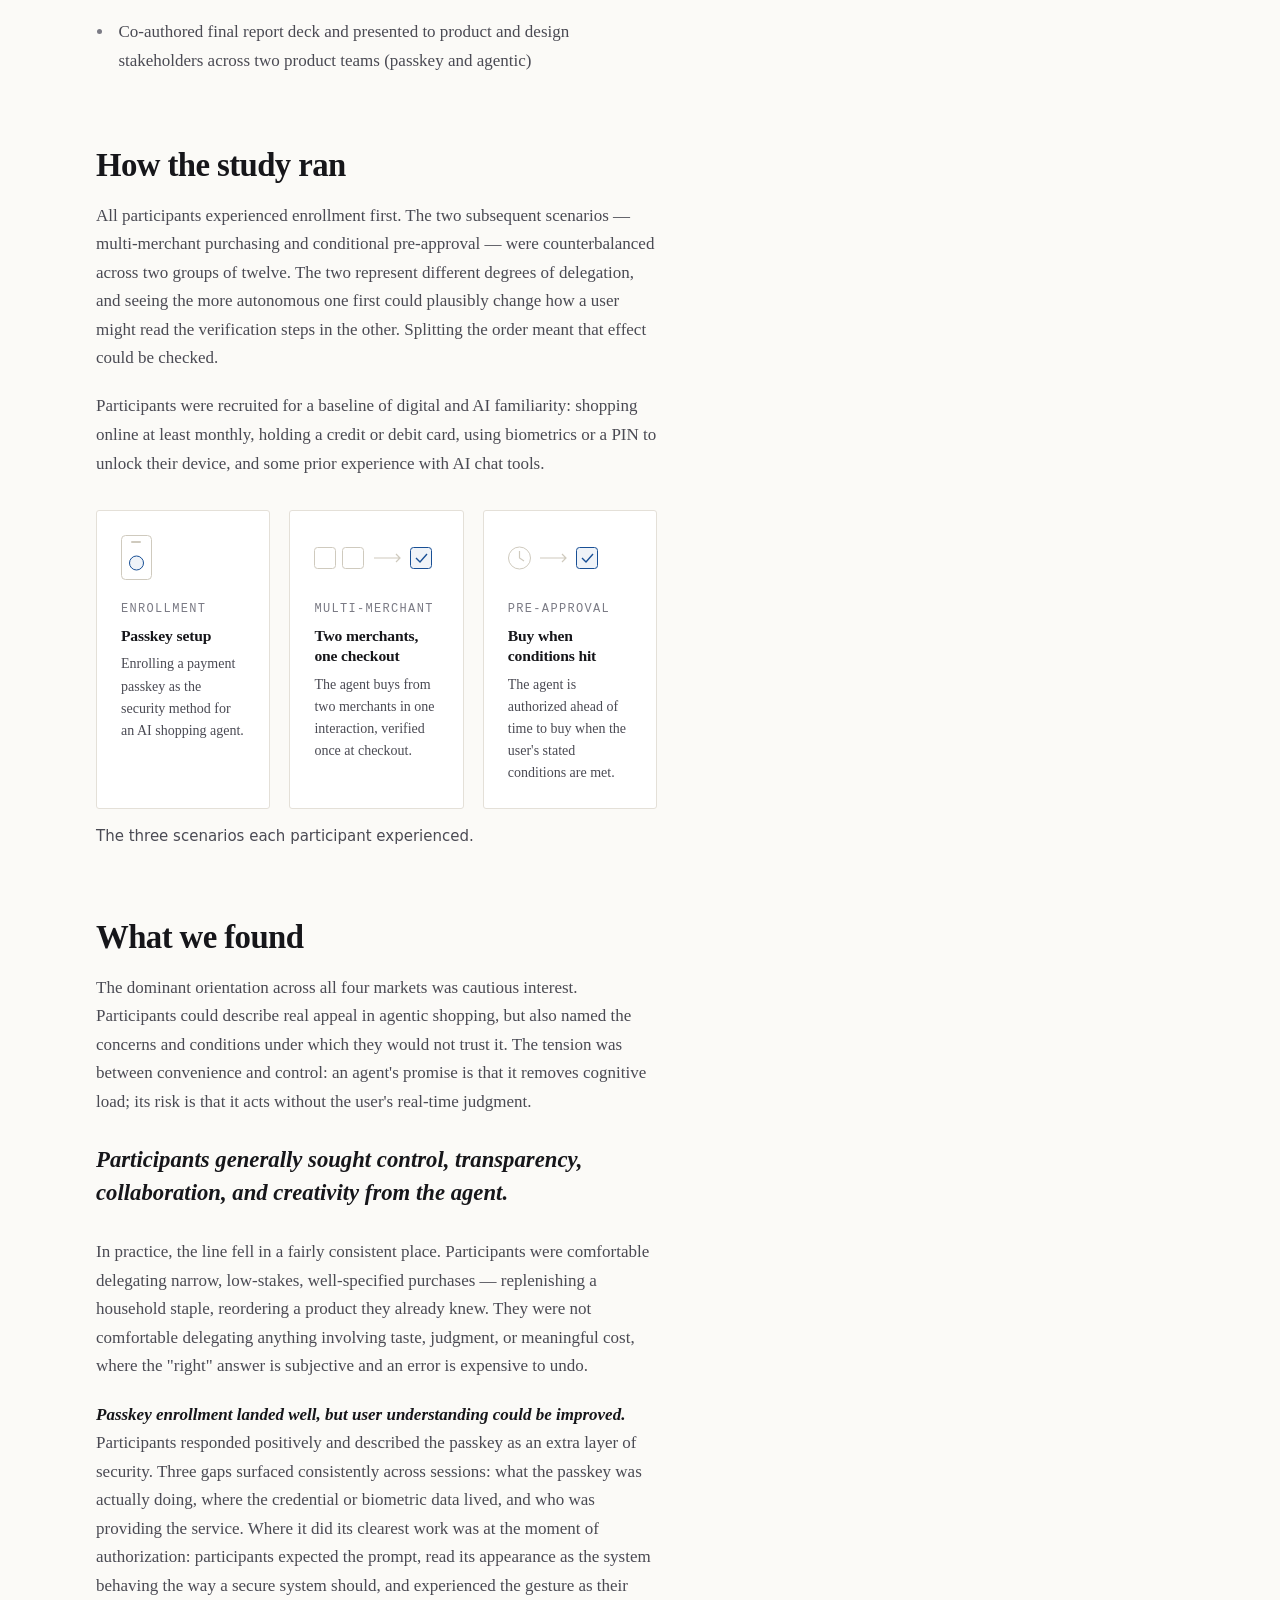
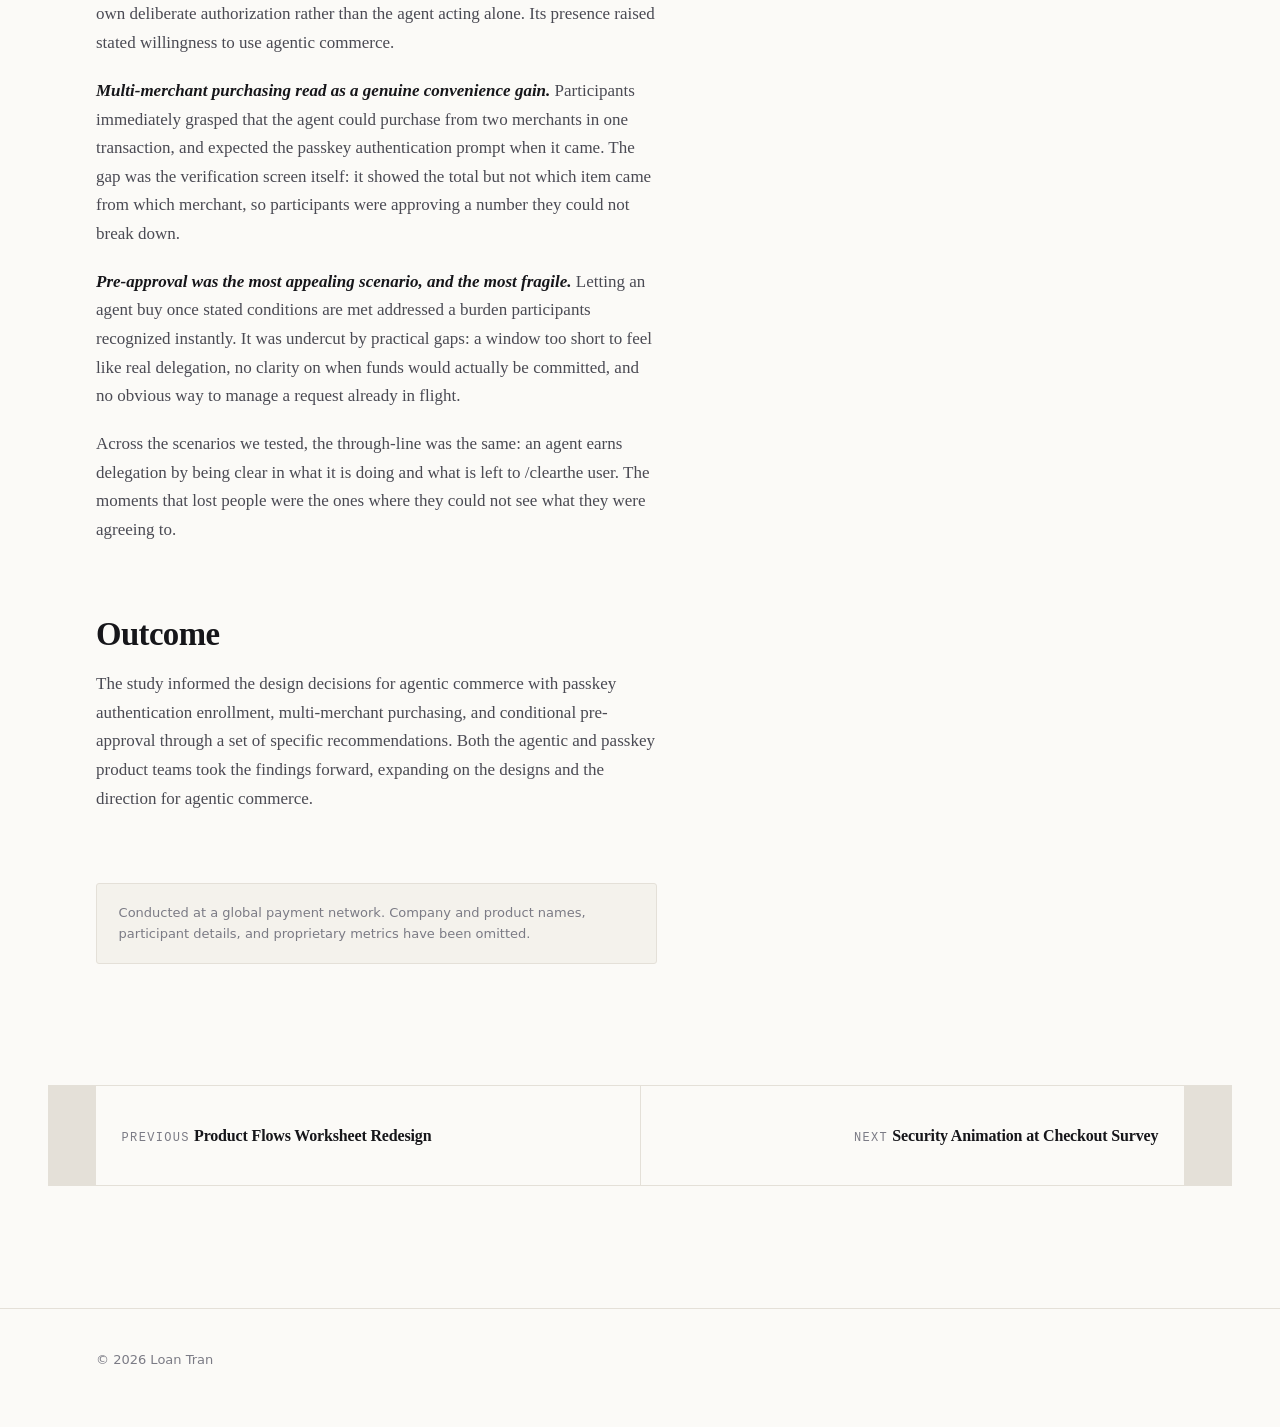
==== commit 1db9c200: "Drop the Contact link from the site navigation The Résumé item beside it already lands on the contac" ====
--- a/agentic-commerce.html
+++ b/agentic-commerce.html
@@ -25,9 +25,6 @@
       <a class="nav-download" href="index.html#contact">
         Résumé
       </a>
-      <span class="site-nav__links">
-        <a href="index.html#contact">Contact</a>
-      </span>
       <button class="theme-toggle" type="button" aria-label="Switch to dark theme">
         <svg class="icon-moon" viewBox="0 0 24 24" fill="none" stroke="currentColor" stroke-width="1.8" stroke-linecap="round" stroke-linejoin="round" aria-hidden="true"><path d="M21 12.79A9 9 0 1 1 11.21 3 7 7 0 0 0 21 12.79z"/></svg>
         <svg class="icon-sun" viewBox="0 0 24 24" fill="none" stroke="currentColor" stroke-width="1.8" stroke-linecap="round" stroke-linejoin="round" aria-hidden="true"><circle cx="12" cy="12" r="4"/><path d="M12 2v2M12 20v2M4.93 4.93l1.41 1.41M17.66 17.66l1.41 1.41M2 12h2M20 12h2M6.34 17.66l-1.41 1.41M19.07 4.93l-1.41 1.41"/></svg>
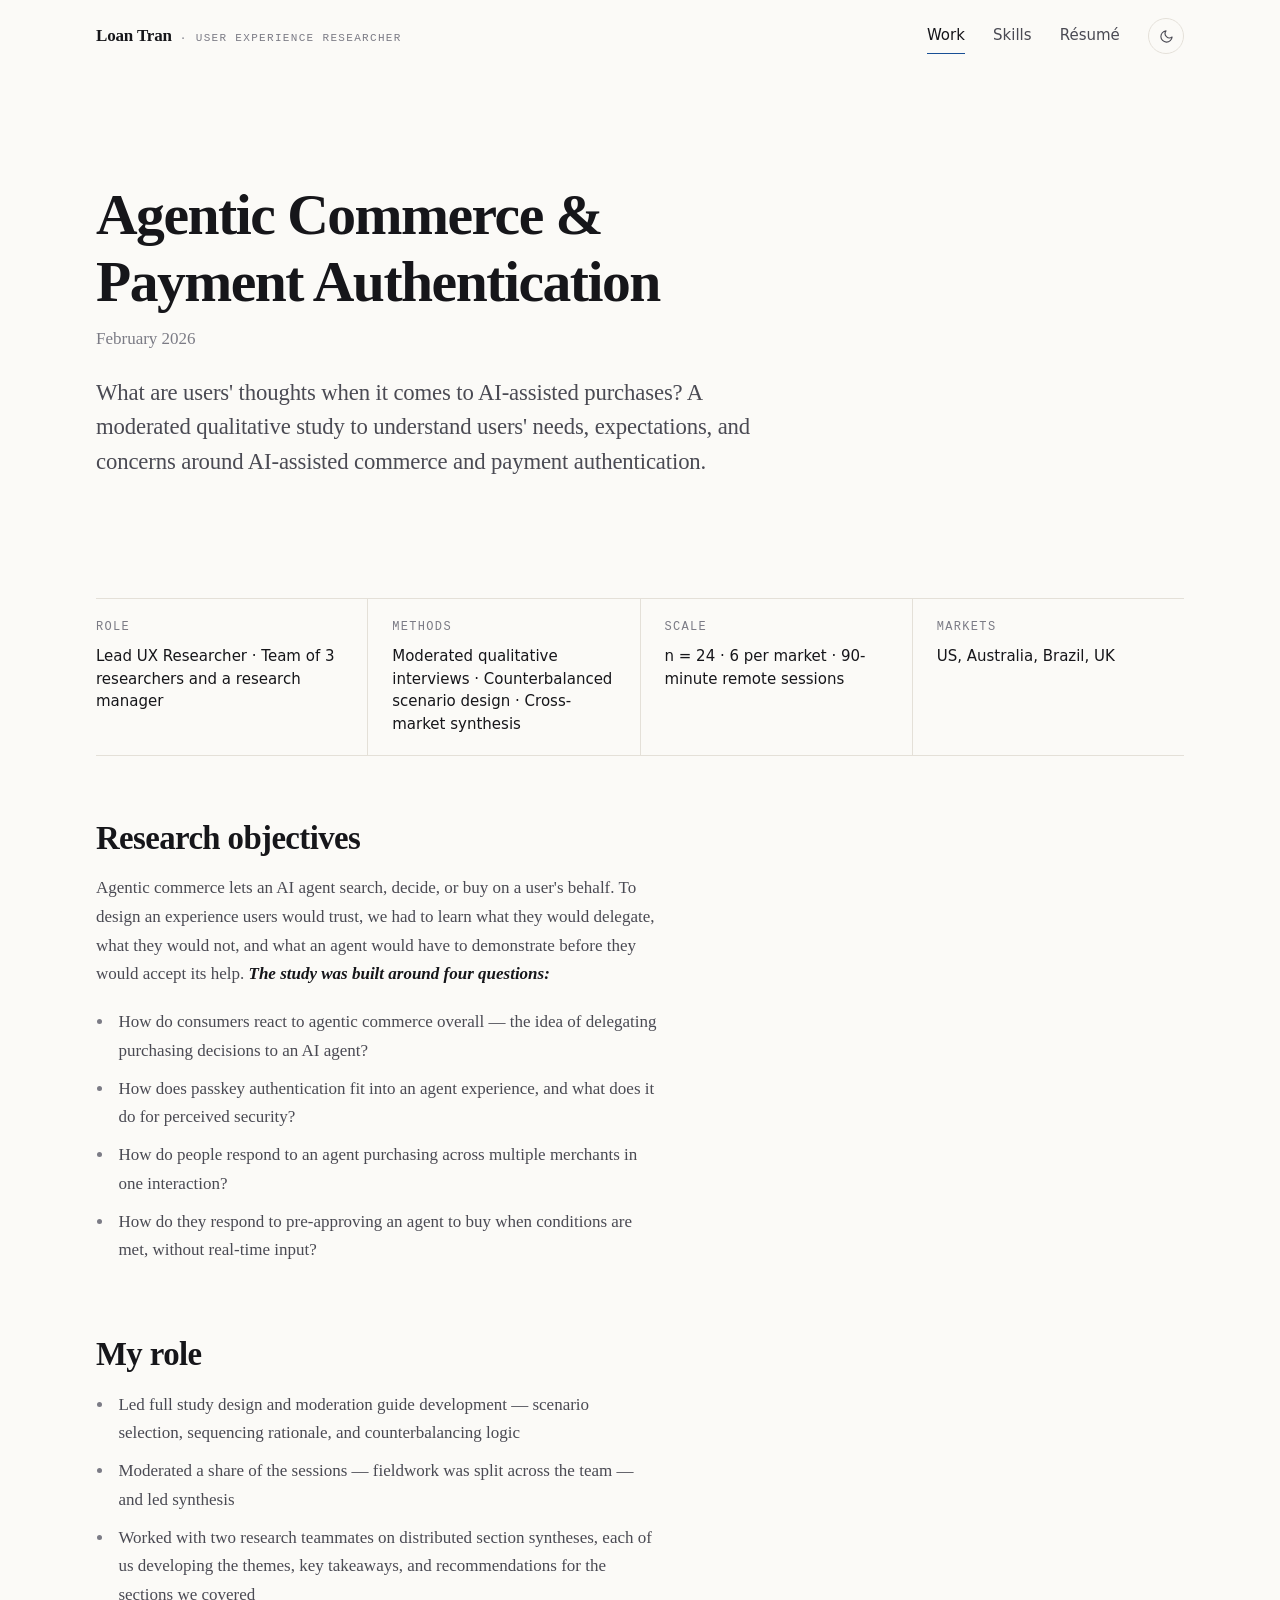
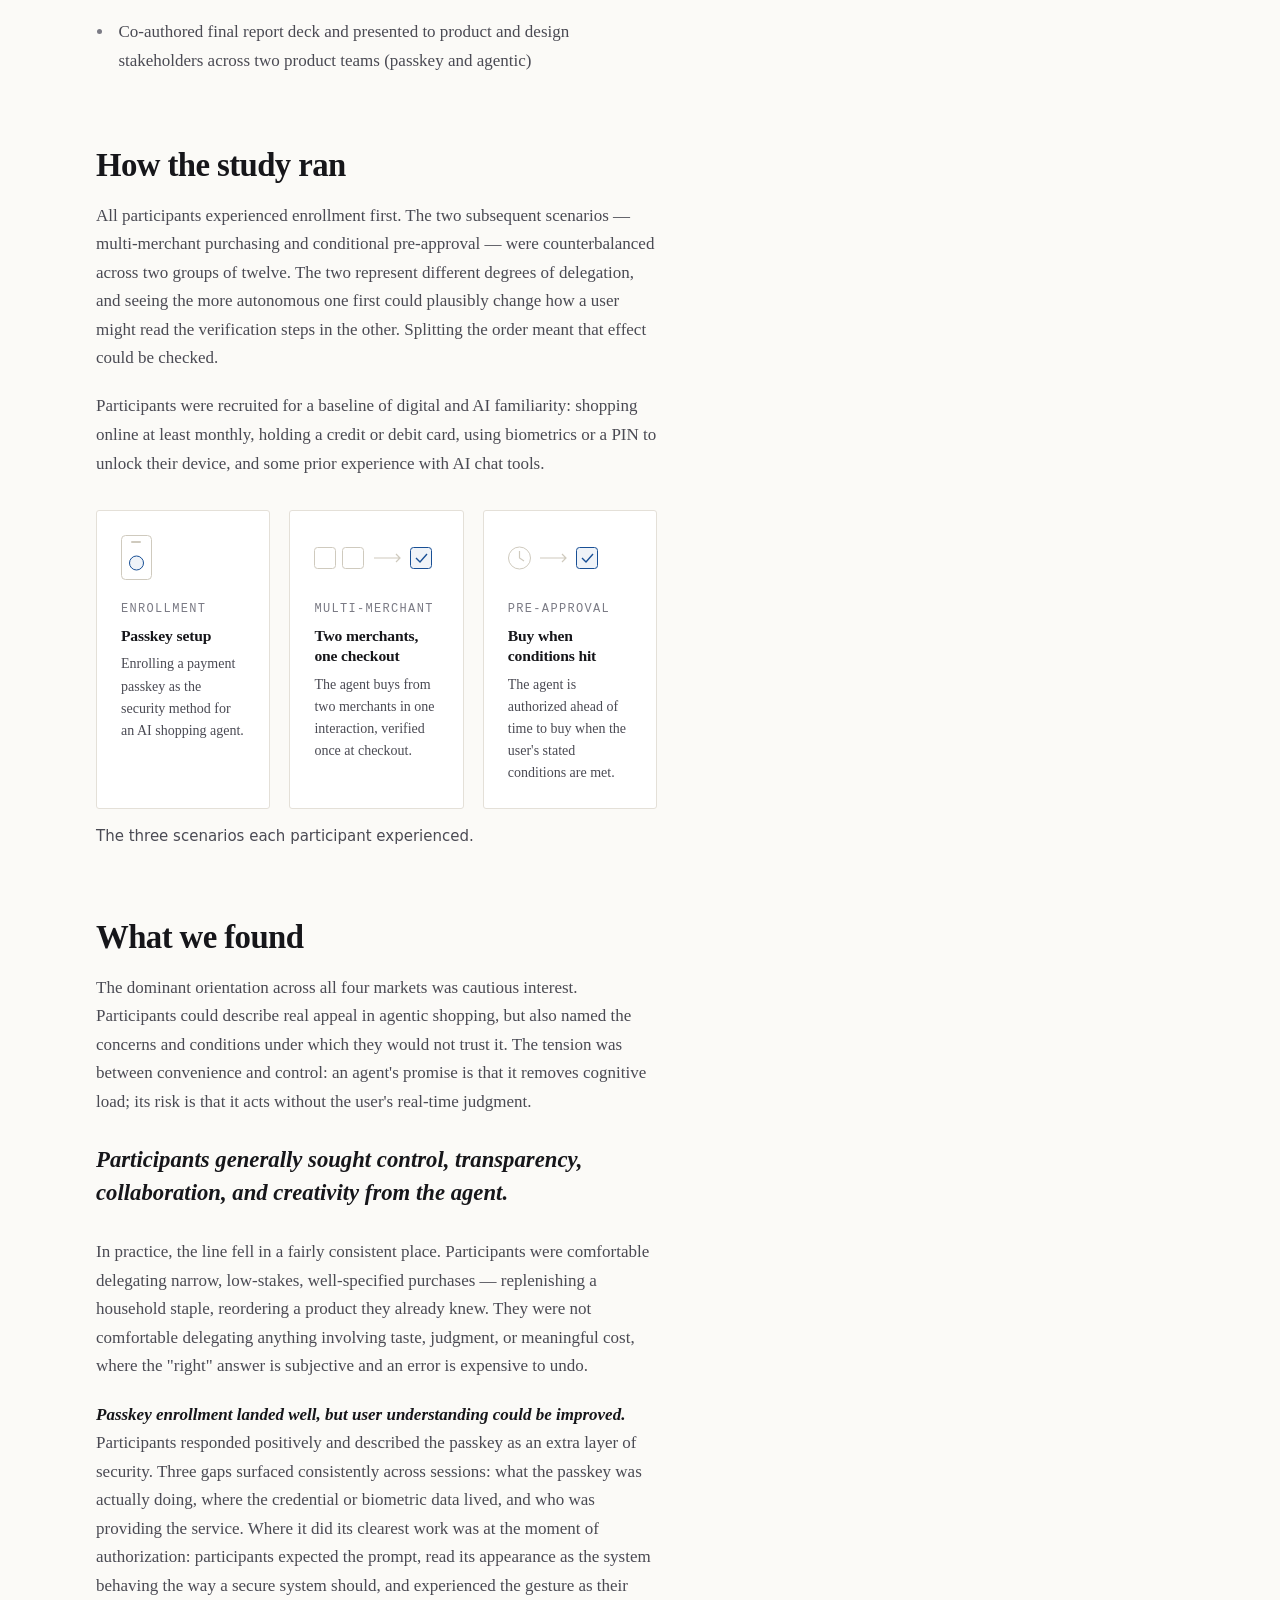
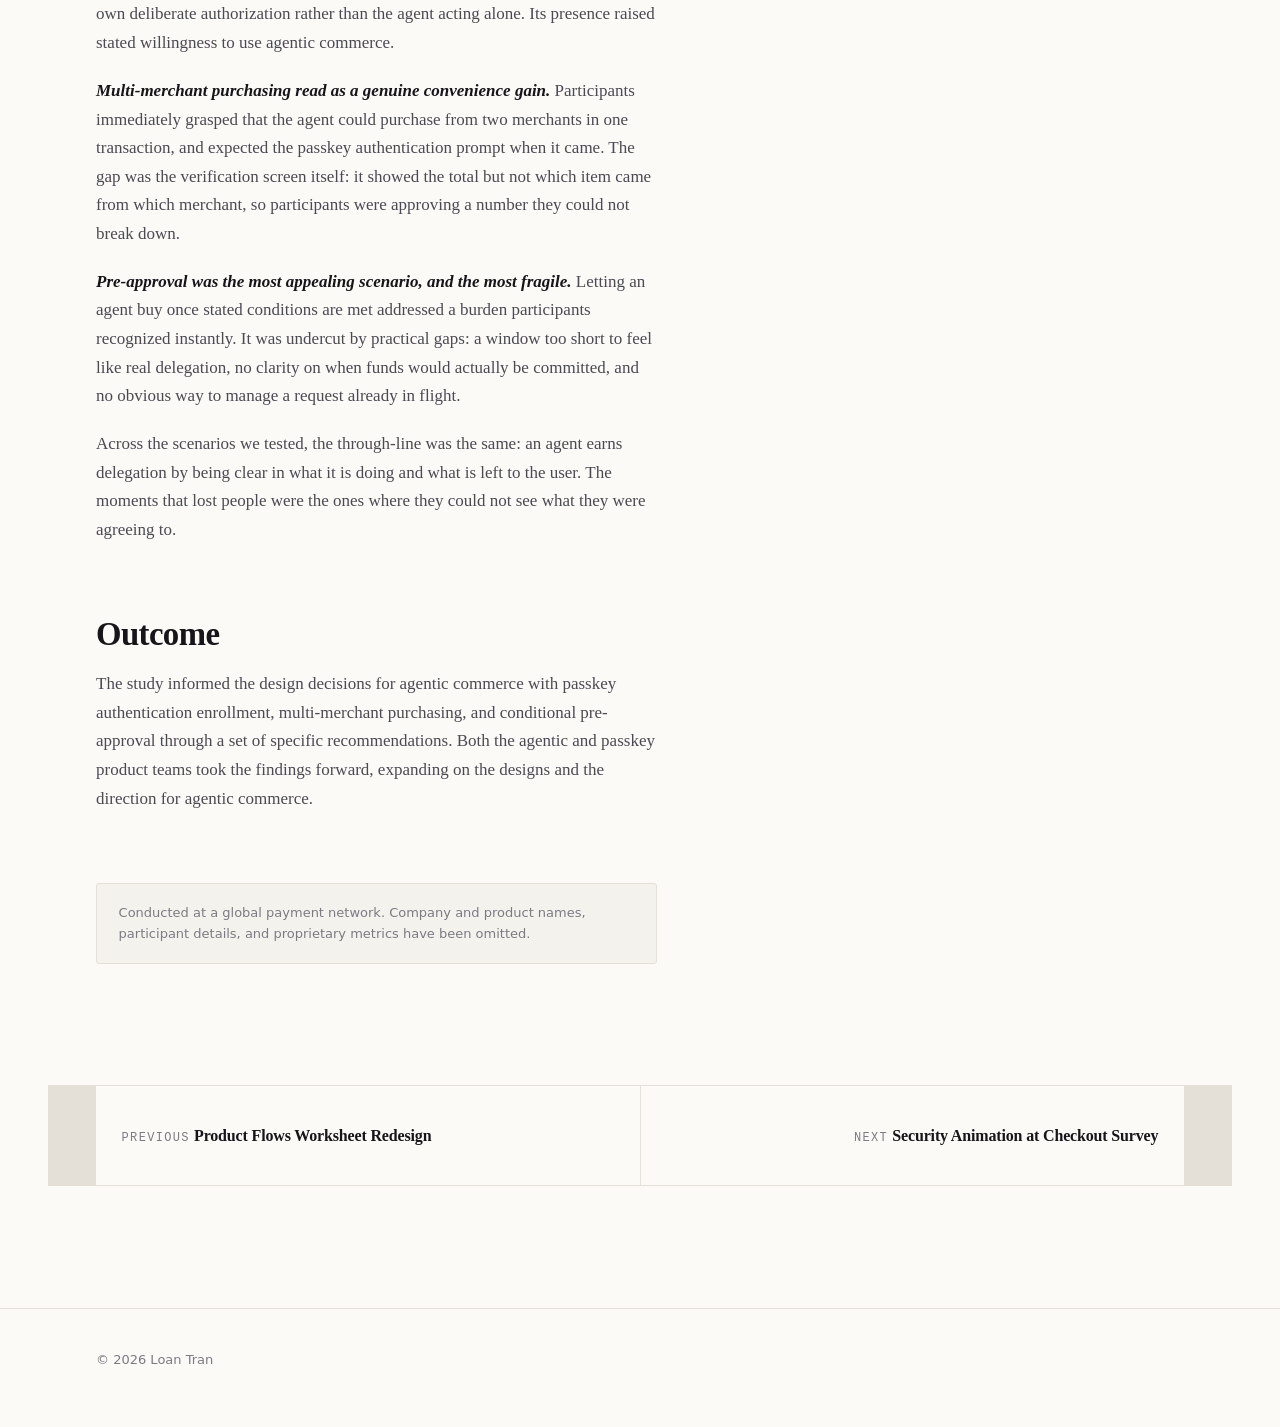
==== commit 0a39cf08: "Fix a stray command in 03 and tighten wording on 01 and 02 Remove the "/clear" slash command that ha" ====
--- a/agentic-commerce.html
+++ b/agentic-commerce.html
@@ -186,8 +186,9 @@
 
       <p>
         Across the scenarios we tested, the through-line was the same: an agent earns
-        delegation by being clear in what it is doing and what is left to /clearthe user. The moments that lost people were the ones where
-        they could not see what they were agreeing to.
+        delegation by being clear in what it is doing and what is left to the user. The
+        moments that lost people were the ones where they could not see what they were
+        agreeing to.
       </p>
 
       <h2>Outcome</h2>
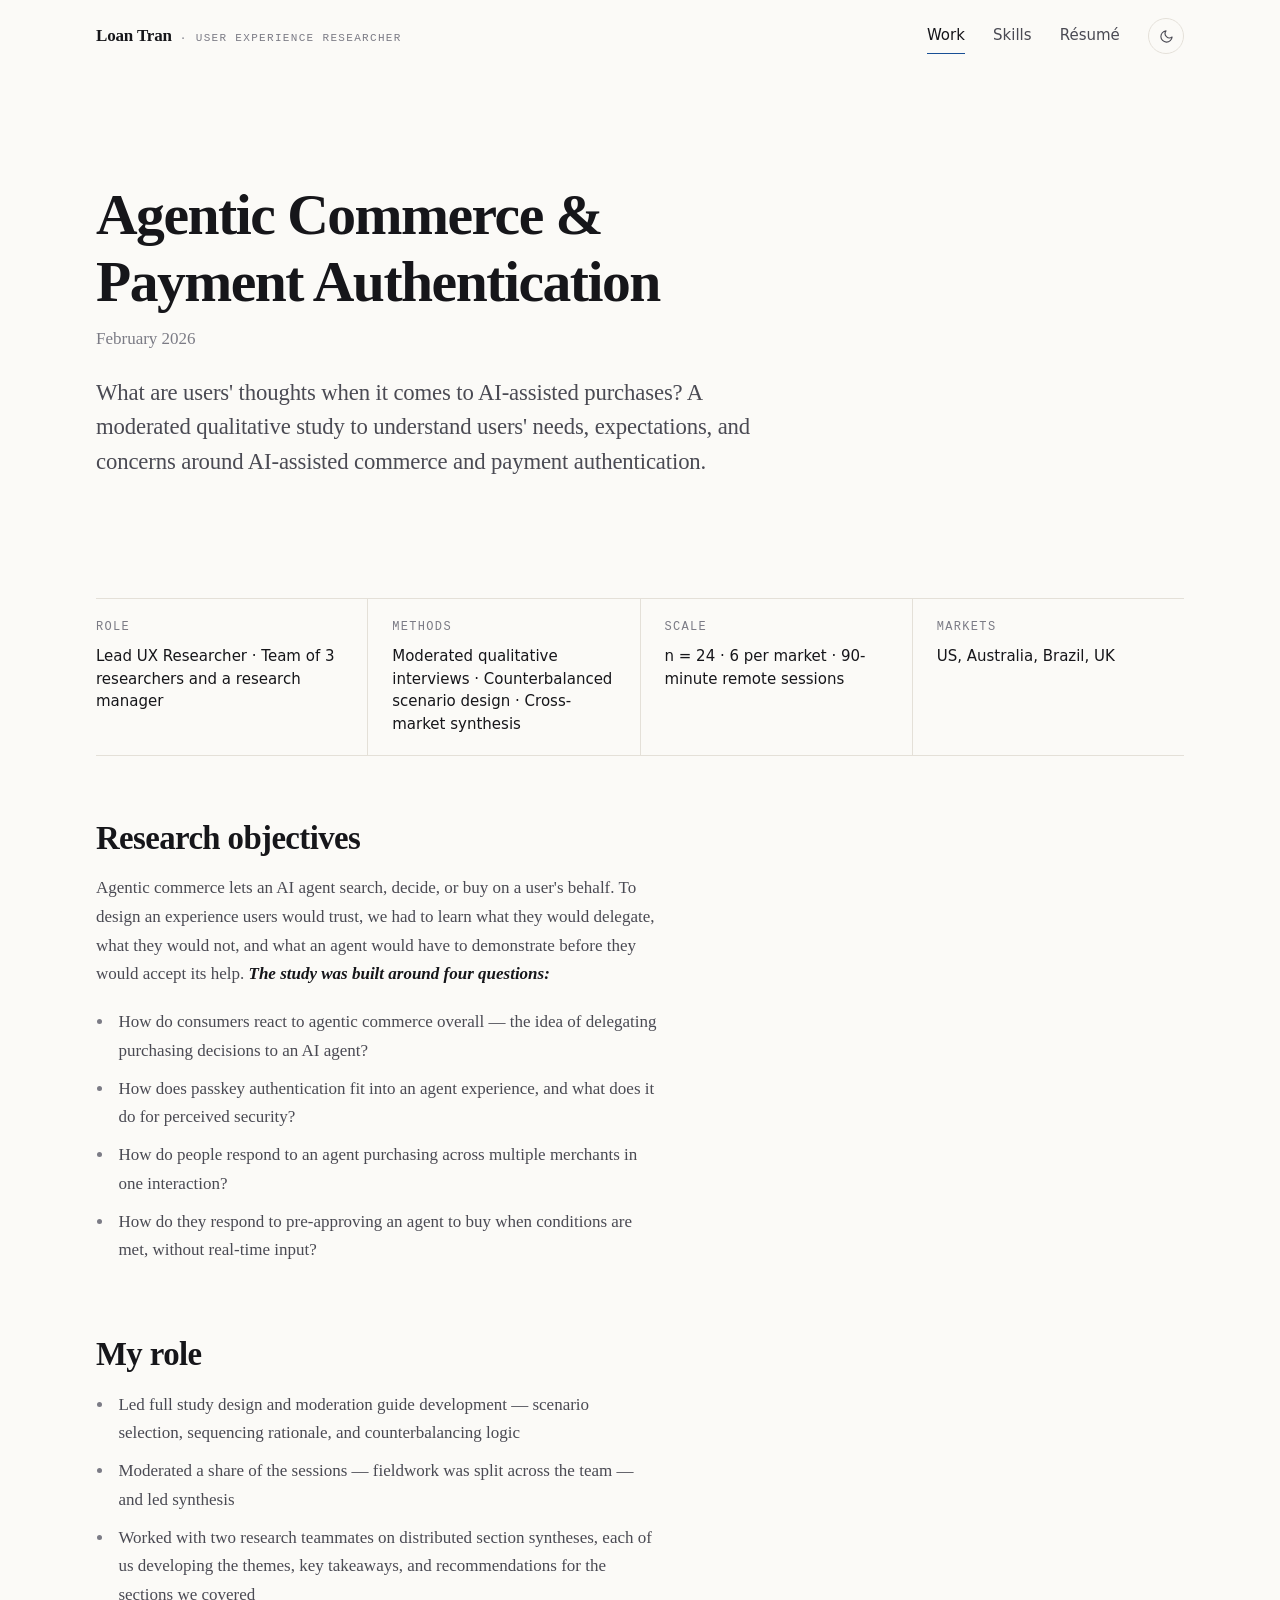
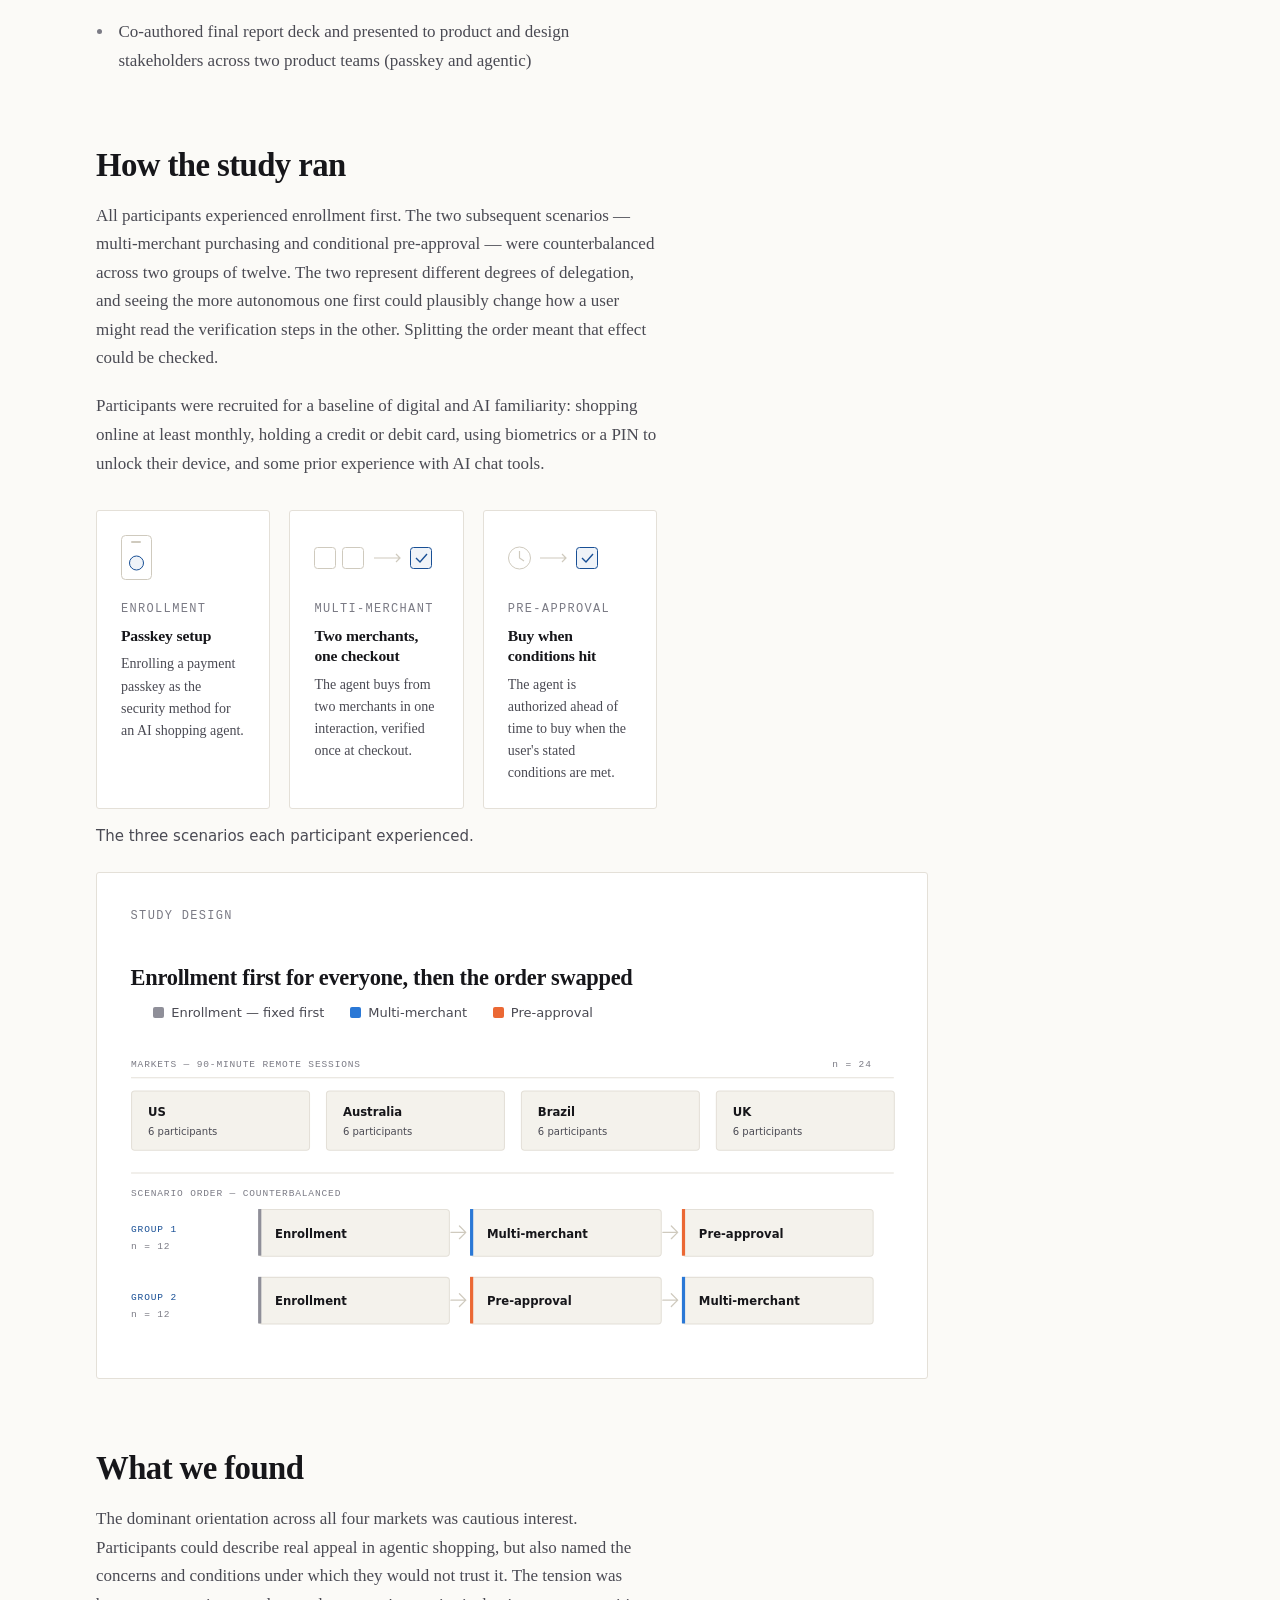
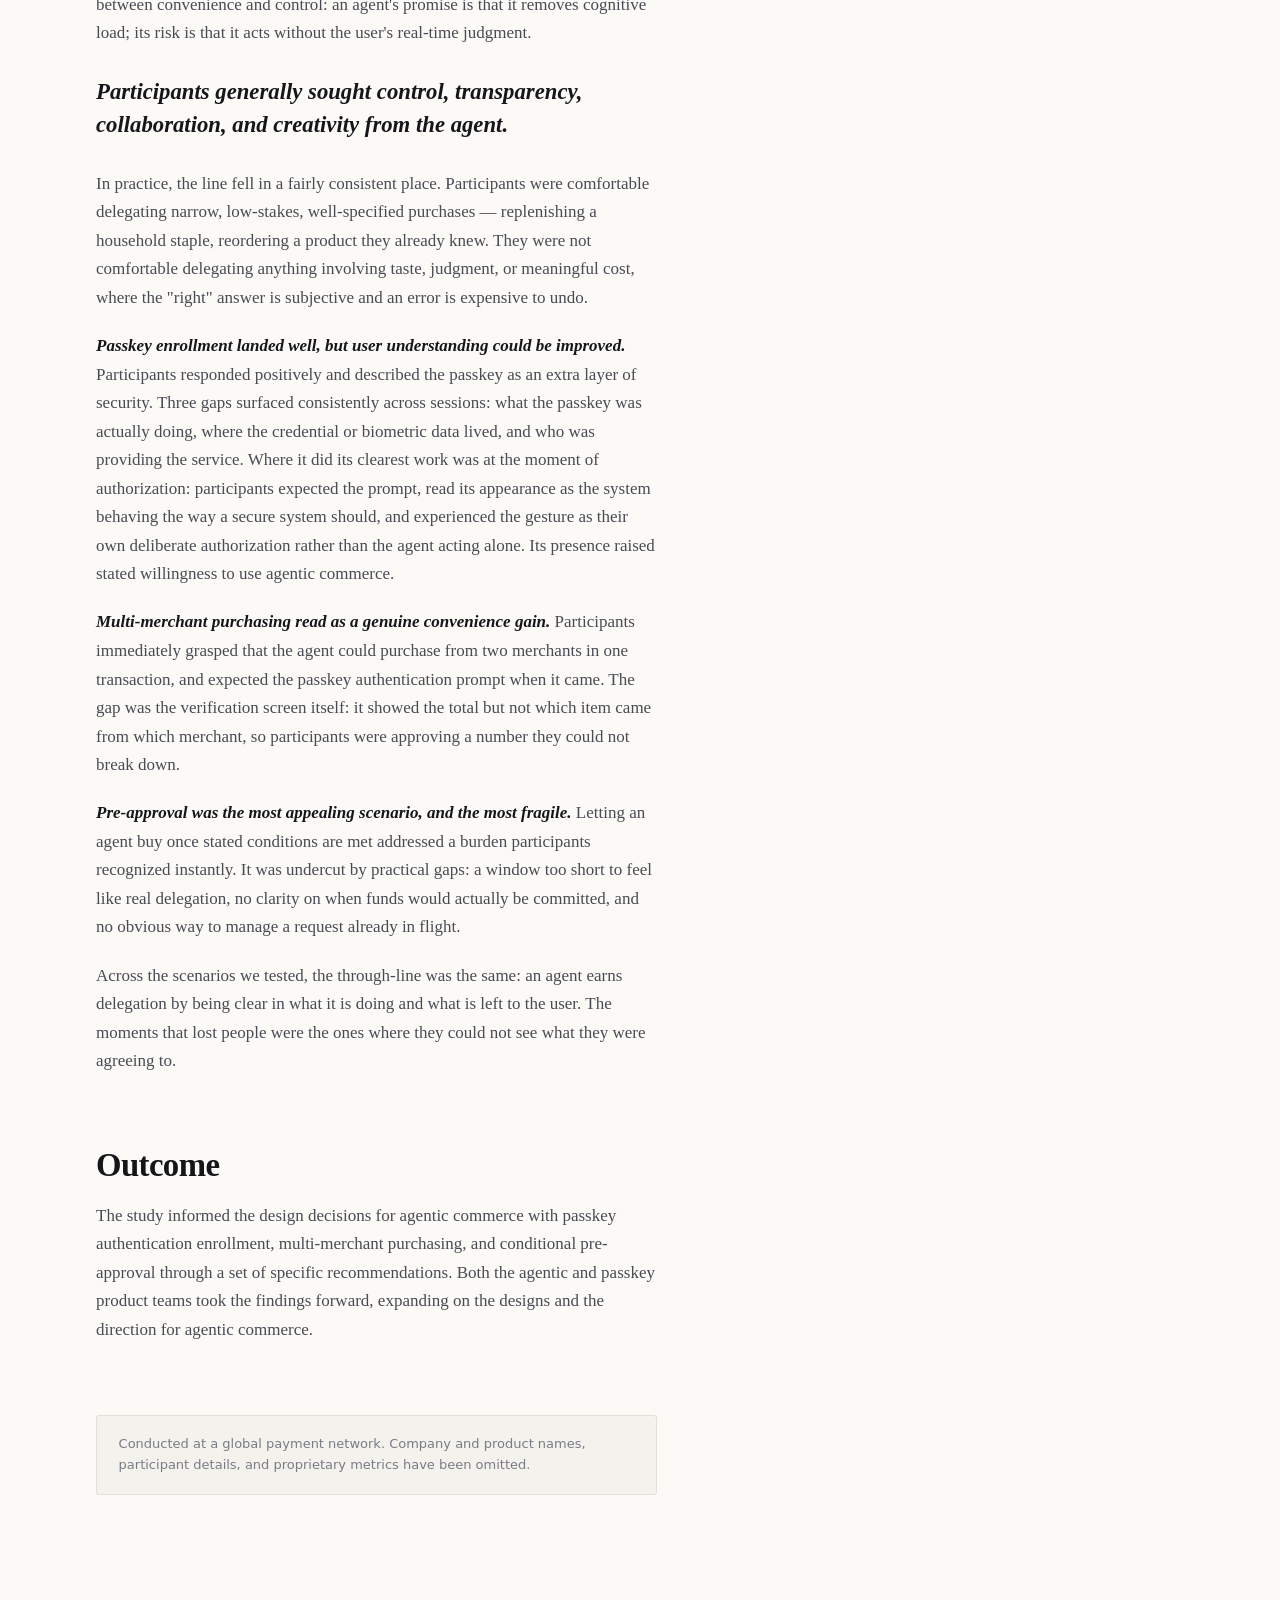
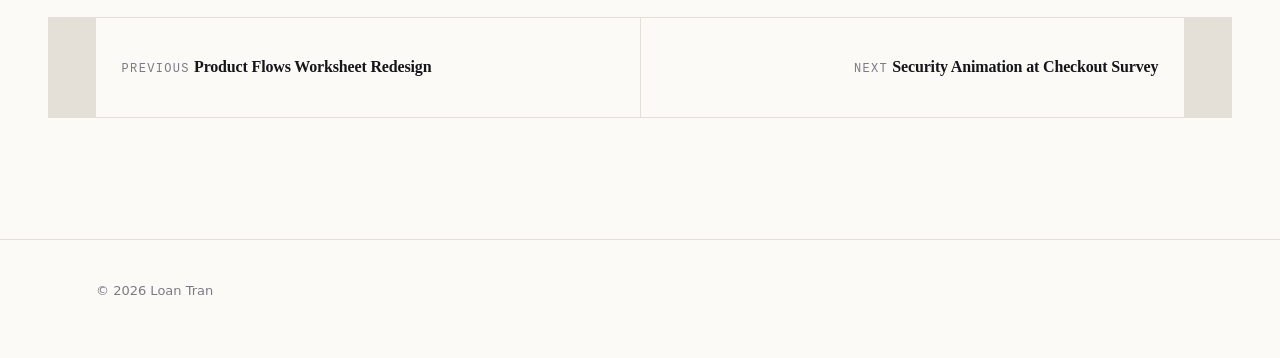
==== commit 5c9049c1: "Chart the two remaining case studies and widen the work summaries Every case study now carries a stu" ====
--- a/agentic-commerce.html
+++ b/agentic-commerce.html
@@ -7,7 +7,7 @@
 <meta name="description" content="What are users' thoughts when it comes to AI-assisted purchases? A moderated qualitative study to understand users' needs, expectations, and concerns around AI-assisted commerce and payment authentication.">
 <meta name="robots" content="noindex, nofollow">
 <meta name="color-scheme" content="light dark">
-<link rel="stylesheet" href="assets/css/style.css?v=18">
+<link rel="stylesheet" href="assets/css/style.css?v=23">
 <script>try{var t=localStorage.getItem("portfolio-theme");if(t)document.documentElement.setAttribute("data-theme",t);}catch(e){}</script>
 </head>
 <body>
@@ -139,6 +139,66 @@
       </div>
       <p class="note scenarios__caption">The three scenarios each participant experienced.</p>
 
+
+      <section class="viz">
+        <p class="viz__eyebrow">Study design</p>
+        <h3 class="viz__title">Enrollment first for everyone, then the order swapped</h3>
+        <ul class="viz-legend">
+          <li><i style="--swatch: var(--viz-neutral)"></i>Enrollment — fixed first</li>
+          <li><i style="--swatch: var(--s1)"></i>Multi-merchant</li>
+          <li><i style="--swatch: var(--s2)"></i>Pre-approval</li>
+        </ul>
+        <figure class="viz__figure">
+          <svg viewBox="0 0 720 280" role="img" aria-labelledby="cbt cbd">
+            <title id="cbt">Counterbalanced scenario order across four markets</title>
+            <desc id="cbd">Twenty-four participants, six in each of four markets: the US, Australia, Brazil and the UK. Every participant met the enrollment scenario first. The two remaining scenarios, multi-merchant purchasing and conditional pre-approval, were counterbalanced across two groups of twelve: group one saw multi-merchant before pre-approval, group two saw pre-approval before multi-merchant. Splitting the order meant the effect of seeing the more autonomous scenario first could be checked rather than assumed.</desc>
+            <text class="k" x="0" y="18">MARKETS — 90-MINUTE REMOTE SESSIONS</text>
+            <text class="k" x="662" y="18">n = 24</text>
+            <line class="grid" x1="0" y1="28" x2="720" y2="28"/>
+            <rect class="box--sunk" x="0.5" y="40.5" width="168" height="56" rx="3"/>
+            <text class="lbl lbl--strong" x="16" y="64">US</text>
+            <text class="lbl lbl--sm" x="16" y="82">6 participants</text>
+            <rect class="box--sunk" x="184.5" y="40.5" width="168" height="56" rx="3"/>
+            <text class="lbl lbl--strong" x="200" y="64">Australia</text>
+            <text class="lbl lbl--sm" x="200" y="82">6 participants</text>
+            <rect class="box--sunk" x="368.5" y="40.5" width="168" height="56" rx="3"/>
+            <text class="lbl lbl--strong" x="384" y="64">Brazil</text>
+            <text class="lbl lbl--sm" x="384" y="82">6 participants</text>
+            <rect class="box--sunk" x="552.5" y="40.5" width="168" height="56" rx="3"/>
+            <text class="lbl lbl--strong" x="568" y="64">UK</text>
+            <text class="lbl lbl--sm" x="568" y="82">6 participants</text>
+            <line class="grid" x1="0" y1="118" x2="720" y2="118"/>
+            <text class="k" x="0" y="140">SCENARIO ORDER — COUNTERBALANCED</text>
+            <text class="k k--accent" x="0" y="174">GROUP 1</text>
+            <text class="k" x="0" y="190">n = 12</text>
+            <rect class="box--sunk" x="120.5" y="152.5" width="180" height="44" rx="3"/>
+            <rect x="120" y="152" width="3" height="44" fill="var(--viz-neutral)"/>
+            <text class="lbl lbl--strong" x="136" y="179">Enrollment</text>
+            <path class="flow" d="M302 174 H316 M310 168 l6 6 -6 6"/>
+            <rect class="box--sunk" x="320.5" y="152.5" width="180" height="44" rx="3"/>
+            <rect x="320" y="152" width="3" height="44" fill="var(--s1)"/>
+            <text class="lbl lbl--strong" x="336" y="179">Multi-merchant</text>
+            <path class="flow" d="M502 174 H516 M510 168 l6 6 -6 6"/>
+            <rect class="box--sunk" x="520.5" y="152.5" width="180" height="44" rx="3"/>
+            <rect x="520" y="152" width="3" height="44" fill="var(--s2)"/>
+            <text class="lbl lbl--strong" x="536" y="179">Pre-approval</text>
+            <text class="k k--accent" x="0" y="238">GROUP 2</text>
+            <text class="k" x="0" y="254">n = 12</text>
+            <rect class="box--sunk" x="120.5" y="216.5" width="180" height="44" rx="3"/>
+            <rect x="120" y="216" width="3" height="44" fill="var(--viz-neutral)"/>
+            <text class="lbl lbl--strong" x="136" y="243">Enrollment</text>
+            <path class="flow" d="M302 238 H316 M310 232 l6 6 -6 6"/>
+            <rect class="box--sunk" x="320.5" y="216.5" width="180" height="44" rx="3"/>
+            <rect x="320" y="216" width="3" height="44" fill="var(--s2)"/>
+            <text class="lbl lbl--strong" x="336" y="243">Pre-approval</text>
+            <path class="flow" d="M502 238 H516 M510 232 l6 6 -6 6"/>
+            <rect class="box--sunk" x="520.5" y="216.5" width="180" height="44" rx="3"/>
+            <rect x="520" y="216" width="3" height="44" fill="var(--s1)"/>
+            <text class="lbl lbl--strong" x="536" y="243">Multi-merchant</text>
+          </svg>
+        </figure>
+      </section>
+
       <h2>What we found</h2>
       <p>
         The dominant orientation across all four markets was cautious interest.
--- a/assets/css/style.css
+++ b/assets/css/style.css
@@ -341,7 +341,7 @@
 /* ---------- 6. Hero ---------- */
 
 .hero {
-  padding-top: clamp(3.5rem, 2rem + 8vw, 8rem);
+  padding-top: clamp(1.75rem, 1rem + 2.5vw, 3.25rem);
   padding-bottom: clamp(3rem, 2rem + 5vw, 5.5rem);
 }
 
@@ -488,7 +488,7 @@
   color: var(--ink-2);
   font-size: var(--t-small);
   line-height: 1.62;
-  max-width: 58ch;
+  max-width: 74ch;
   margin-bottom: 1rem;
 }
 
@@ -1057,3 +1057,412 @@
   .finding, .method-card, .callout { break-inside: avoid; }
   .work-item__link::before { display: none; }
 }
+
+/* ============================================================
+   17. Study-design visuals
+   Charts that map how each study was built. Palette is the
+   validated data-viz set, snapped to this site's blue ramp:
+     categorical  slots 1–3 (blue / orange / aqua)
+     ordinal      one-hue blue ramp, anchor flips in dark
+   Validated with validate_palette.py against #ffffff (light)
+   and #191a1f (dark). Light-mode aqua sits at 2.82:1, so every
+   categorical mark carries a visible label and a table view.
+   ============================================================ */
+
+.viz {
+  /* categorical — identity */
+  --s1: #2a78d6;
+  --s2: #eb6834;
+  --s3: #1baf7a;
+  --s1-wash: rgba(42, 120, 214, 0.10);
+  --s2-wash: rgba(235, 104, 52, 0.10);
+  --s3-wash: rgba(27, 175, 122, 0.10);
+
+  /* ordinal — order, light → dark */
+  --ord-1: #86b6ef;
+  --ord-2: #2a78d6;
+  --ord-3: #184f95;
+
+  /* chart chrome */
+  --viz-surface: var(--surface);
+  --viz-neutral: #8f8f99;
+  --viz-neutral-wash: rgba(143, 143, 153, 0.10);
+
+  border: 1px solid var(--rule);
+  border-radius: var(--radius);
+  background: var(--surface);
+  padding: clamp(1.3rem, 1rem + 1.4vw, 2.1rem);
+  margin-block: 1.5rem;
+}
+
+@media (prefers-color-scheme: dark) {
+  :root:where(:not([data-theme="light"])) .viz {
+    --s1: #3987e5;
+    --s2: #d95926;
+    --s3: #199e70;
+    --s1-wash: rgba(57, 135, 229, 0.14);
+    --s2-wash: rgba(217, 89, 38, 0.14);
+    --s3-wash: rgba(25, 158, 112, 0.14);
+    --ord-1: #184f95;
+    --ord-2: #2a78d6;
+    --ord-3: #86b6ef;
+    --viz-neutral: #7c7c86;
+    --viz-neutral-wash: rgba(124, 124, 134, 0.14);
+  }
+}
+
+:root[data-theme="dark"] .viz {
+  --s1: #3987e5;
+  --s2: #d95926;
+  --s3: #199e70;
+  --s1-wash: rgba(57, 135, 229, 0.14);
+  --s2-wash: rgba(217, 89, 38, 0.14);
+  --s3-wash: rgba(25, 158, 112, 0.14);
+  --ord-1: #184f95;
+  --ord-2: #2a78d6;
+  --ord-3: #86b6ef;
+  --viz-neutral: #7c7c86;
+  --viz-neutral-wash: rgba(124, 124, 134, 0.14);
+}
+
+/* ---- card furniture ---- */
+
+.viz__eyebrow {
+  font-family: var(--mono);
+  font-size: var(--t-micro);
+  letter-spacing: 0.11em;
+  text-transform: uppercase;
+  color: var(--ink-3);
+  margin-bottom: 0.5rem;
+}
+
+.viz__title {
+  font-family: var(--serif);
+  font-size: var(--t-h3);
+  font-weight: 600;
+  letter-spacing: -0.012em;
+  margin-bottom: 0.5rem;
+}
+
+.viz__sub {
+  font-family: var(--sans);
+  font-size: var(--t-small);
+  line-height: 1.6;
+  color: var(--ink-2);
+  max-width: 62ch;
+  margin-bottom: 1.5rem;
+}
+
+.viz__figure { margin: 0; }
+.viz__figure svg { width: 100%; height: auto; overflow: visible; }
+
+.viz__caption {
+  font-family: var(--sans);
+  font-size: 0.8125rem;
+  line-height: 1.55;
+  color: var(--ink-3);
+  margin-top: 1rem;
+  max-width: 68ch;
+}
+
+/* ---- shared SVG type & chrome ---- */
+
+.viz svg text { fill: var(--ink-2); }
+
+.viz svg .k {
+  font-family: var(--mono);
+  font-size: 9px;
+  letter-spacing: 0.09em;
+  fill: var(--ink-3);
+}
+.viz svg .k--accent { fill: var(--accent); }
+
+.viz svg .lbl {
+  font-family: var(--sans);
+  font-size: 11px;
+  fill: var(--ink-2);
+}
+.viz svg .lbl--strong { fill: var(--ink); font-weight: 600; }
+.viz svg .lbl--sm { font-size: 9.5px; }
+
+.viz svg .val {
+  font-family: var(--sans);
+  font-size: 12.5px;
+  font-weight: 600;
+  fill: var(--ink);
+}
+
+.viz svg .axis { stroke: var(--rule-strong); stroke-width: 1; fill: none; }
+.viz svg .grid { stroke: var(--rule); stroke-width: 1; fill: none; }
+.viz svg .box  { fill: var(--surface); stroke: var(--rule); }
+.viz svg .box--sunk { fill: var(--surface-sunk); stroke: var(--rule); }
+.viz svg .flow { stroke: var(--rule-strong); stroke-width: 1.2; fill: none;
+                 stroke-linecap: round; stroke-linejoin: round; }
+
+/* ---- legend ---- */
+
+.viz-legend {
+  display: flex;
+  flex-wrap: wrap;
+  gap: 0.4rem 1.35rem;
+  margin-bottom: 1.15rem;
+  font-family: var(--sans);
+  font-size: 0.8125rem;
+  color: var(--ink-2);
+  list-style: none;
+  padding: 0;
+}
+.viz-legend li { display: flex; align-items: center; gap: 0.45rem; }
+.viz-legend i {
+  width: 11px;
+  height: 11px;
+  border-radius: 2px;
+  background: var(--swatch, var(--s1));
+  flex: none;
+}
+.viz-legend i.is-line {
+  width: 14px;
+  height: 2px;
+  border-radius: 1px;
+}
+
+/* ---- table view ---- */
+
+.viz-table { margin-top: 1.35rem; }
+.viz-table > summary {
+  font-family: var(--sans);
+  font-size: 0.8125rem;
+  color: var(--ink-3);
+  cursor: pointer;
+  padding: 0.3rem 0;
+  list-style: none;
+}
+.viz-table > summary::-webkit-details-marker { display: none; }
+.viz-table > summary::before {
+  content: "＋ ";
+  font-family: var(--mono);
+  color: var(--ink-3);
+}
+.viz-table[open] > summary::before { content: "－ "; }
+.viz-table > summary:hover { color: var(--ink); }
+
+.viz-table__scroll { overflow-x: auto; margin-top: 0.65rem; }
+
+.viz-table table {
+  width: 100%;
+  border-collapse: collapse;
+  font-family: var(--sans);
+  font-size: 0.8125rem;
+  line-height: 1.5;
+}
+.viz-table th, .viz-table td {
+  text-align: left;
+  padding: 0.5rem 0.9rem 0.5rem 0;
+  border-bottom: 1px solid var(--rule);
+  vertical-align: top;
+  color: var(--ink-2);
+}
+.viz-table th {
+  font-weight: 600;
+  color: var(--ink-3);
+  font-size: var(--t-micro);
+  letter-spacing: 0.06em;
+  text-transform: uppercase;
+  white-space: nowrap;
+}
+.viz-table td.num { font-variant-numeric: tabular-nums; color: var(--ink); }
+
+/* ---- hover / focus layer ---- */
+
+.viz [data-tip] { cursor: default; }
+.viz [data-tip]:focus:not(:focus-visible) { outline: none; }
+.viz [data-tip]:is(:hover, :focus-visible) .hit-lift {
+  stroke: var(--ink);
+  stroke-width: 1.4;
+}
+
+.viz-tip {
+  position: fixed;
+  z-index: 90;
+  max-width: 20rem;
+  display: flex;
+  flex-direction: column;
+  gap: 0.15rem;
+  padding: 0.55rem 0.7rem;
+  background: var(--surface);
+  border: 1px solid var(--rule-strong);
+  border-radius: var(--radius);
+  box-shadow: 0 6px 22px rgba(0, 0, 0, 0.14);
+  font-family: var(--sans);
+  pointer-events: none;
+}
+.viz-tip[hidden] { display: none; }
+.viz-tip__v {
+  font-size: 0.8125rem;
+  font-weight: 600;
+  color: var(--ink);
+  line-height: 1.35;
+}
+.viz-tip__l {
+  font-size: 0.75rem;
+  color: var(--ink-2);
+  line-height: 1.45;
+}
+
+/* ---- bipartite map: hover isolates one thread ---- */
+
+.bipartite .link,
+.bipartite .node { transition: opacity 0.16s var(--ease); }
+
+.bipartite:has([data-grp="a"]:is(:hover, :focus-visible)) :is(.link, .node):not([data-grp="a"]),
+.bipartite:has([data-grp="b"]:is(:hover, :focus-visible)) :is(.link, .node):not([data-grp="b"]),
+.bipartite:has([data-grp="c"]:is(:hover, :focus-visible)) :is(.link, .node):not([data-grp="c"]) {
+  opacity: 0.15;
+}
+
+@media (prefers-reduced-motion: reduce) {
+  .bipartite .link, .bipartite .node { transition: none; }
+}
+
+@media print {
+  .viz { break-inside: avoid; }
+  .viz-table { display: none; }
+}
+
+/* ---- gallery page furniture ---- */
+
+.viz-page { padding-bottom: var(--section-y); }
+.viz-page .viz { margin-block: clamp(1.5rem, 1rem + 2vw, 2.5rem); }
+
+.viz .scope-row { border: none; }
+.viz .scope-tile { background: var(--surface); padding: clamp(1rem, 0.8rem + 0.8vw, 1.4rem); }
+.viz .scope-tile__value { font-size: clamp(1.4rem, 1.2rem + 1vw, 1.9rem); }
+
+.viz__hero {
+  display: flex;
+  align-items: baseline;
+  flex-wrap: wrap;
+  gap: 0.35rem 1.4rem;
+  padding-bottom: 1.5rem;
+  margin-bottom: 1.5rem;
+  border-bottom: 1px solid var(--rule);
+}
+.viz__hero-value {
+  font-family: var(--sans);
+  font-size: clamp(3rem, 2rem + 5vw, 5rem);
+  font-weight: 600;
+  line-height: 0.95;
+  letter-spacing: -0.035em;
+  color: var(--accent);
+  flex: none;
+}
+.viz__hero-label {
+  font-family: var(--sans);
+  font-size: var(--t-small);
+  line-height: 1.5;
+  color: var(--ink-2);
+  max-width: 34ch;
+}
+
+/* ---- in-figure note: context a caption shouldn't have to carry ---- */
+
+.viz__note {
+  font-family: var(--sans);
+  font-size: 0.8125rem;
+  line-height: 1.6;
+  color: var(--ink-2);
+  max-width: 68ch;
+  margin: 1.15rem 0 0;
+  padding: 0.8rem 1rem;
+  background: var(--surface-sunk);
+  border-left: 2px solid var(--accent-ring);
+  border-radius: 0 var(--radius) var(--radius) 0;
+}
+.viz__note-key {
+  display: block;
+  font-family: var(--mono);
+  font-size: var(--t-micro);
+  letter-spacing: 0.1em;
+  text-transform: uppercase;
+  color: var(--ink-3);
+  margin-bottom: 0.35rem;
+}
+
+/* ---- charts break out of the prose measure ----
+   .prose caps at 66ch (~35rem) for reading comfort, which squeezes a 720-unit
+   chart down to ~7px text. The card widens rightward from the prose's left
+   edge, staying inside .wrap's content box. Below 58rem it stays full-width. */
+
+@media (min-width: 58rem) {
+  .prose > .viz {
+    width: min(52rem, calc(100vw - 2 * var(--gutter)));
+    max-width: none;
+  }
+}
+
+
+/* ============================================================
+   18. Hero artwork
+   A single collage carries the whole site's colour. It is torn
+   into the page rather than framed: the bottom edge is a mask,
+   generated once, tiling every 640px so the rag never repeats
+   visibly. Masks are colour-independent, so one edge serves
+   both themes.
+   ============================================================ */
+
+.hero-art {
+  margin: 0 0 clamp(2.5rem, 1.5rem + 3.5vw, 4rem);
+  aspect-ratio: 1400 / 350;
+  -webkit-mask-image: linear-gradient(#000, #000), url("data:image/svg+xml,%3Csvg%20xmlns%3D%27http%3A%2F%2Fwww.w3.org%2F2000%2Fsvg%27%20viewBox%3D%270%200%201200%2014%27%20preserveAspectRatio%3D%27none%27%3E%3Cpath%20d%3D%27M0%2C0%20L0%2C9.8%20Q13.0%2C9.8%2026.1%2C4.3%20Q39.1%2C4.3%2052.2%2C6.6%20Q65.2%2C6.6%2078.3%2C9.2%20Q91.3%2C9.2%20104.3%2C8.1%20Q117.4%2C8.1%20130.4%2C8.8%20Q143.5%2C8.8%20156.5%2C3.3%20Q169.6%2C3.3%20182.6%2C6.8%20Q195.7%2C6.8%20208.7%2C6.0%20Q221.7%2C6.0%20234.8%2C5.5%20Q247.8%2C5.5%20260.9%2C10.4%20Q273.9%2C10.4%20287.0%2C4.4%20Q300.0%2C4.4%20313.0%2C3.5%20Q326.1%2C3.5%20339.1%2C6.2%20Q352.2%2C6.2%20365.2%2C9.5%20Q378.3%2C9.5%20391.3%2C9.1%20Q404.3%2C9.1%20417.4%2C3.0%20Q430.4%2C3.0%20443.5%2C9.6%20Q456.5%2C9.6%20469.6%2C7.4%20Q482.6%2C7.4%20495.7%2C3.8%20Q508.7%2C3.8%20521.7%2C7.6%20Q534.8%2C7.6%20547.8%2C5.7%20Q560.9%2C5.7%20573.9%2C5.8%20Q587.0%2C5.8%20600.0%2C8.9%20Q613.0%2C8.9%20626.1%2C8.3%20Q639.1%2C8.3%20652.2%2C5.8%20Q665.2%2C5.8%20678.3%2C3.8%20Q691.3%2C3.8%20704.3%2C5.2%20Q717.4%2C5.2%20730.4%2C8.5%20Q743.5%2C8.5%20756.5%2C4.2%20Q769.6%2C4.2%20782.6%2C10.1%20Q795.7%2C10.1%20808.7%2C9.0%20Q821.7%2C9.0%20834.8%2C2.7%20Q847.8%2C2.7%20860.9%2C7.5%20Q873.9%2C7.5%20887.0%2C4.8%20Q900.0%2C4.8%20913.0%2C8.8%20Q926.1%2C8.8%20939.1%2C7.3%20Q952.2%2C7.3%20965.2%2C6.1%20Q978.3%2C6.1%20991.3%2C7.7%20Q1004.3%2C7.7%201017.4%2C4.8%20Q1030.4%2C4.8%201043.5%2C5.8%20Q1056.5%2C5.8%201069.6%2C6.1%20Q1082.6%2C6.1%201095.7%2C4.0%20Q1108.7%2C4.0%201121.7%2C4.2%20Q1134.8%2C4.2%201147.8%2C6.5%20Q1160.9%2C6.5%201173.9%2C7.0%20Q1187.0%2C7.0%201200.0%2C9.8%20L1200%2C0%20Z%27%20fill%3D%27%23fff%27%2F%3E%3C%2Fsvg%3E");
+          mask-image: linear-gradient(#000, #000), url("data:image/svg+xml,%3Csvg%20xmlns%3D%27http%3A%2F%2Fwww.w3.org%2F2000%2Fsvg%27%20viewBox%3D%270%200%201200%2014%27%20preserveAspectRatio%3D%27none%27%3E%3Cpath%20d%3D%27M0%2C0%20L0%2C9.8%20Q13.0%2C9.8%2026.1%2C4.3%20Q39.1%2C4.3%2052.2%2C6.6%20Q65.2%2C6.6%2078.3%2C9.2%20Q91.3%2C9.2%20104.3%2C8.1%20Q117.4%2C8.1%20130.4%2C8.8%20Q143.5%2C8.8%20156.5%2C3.3%20Q169.6%2C3.3%20182.6%2C6.8%20Q195.7%2C6.8%20208.7%2C6.0%20Q221.7%2C6.0%20234.8%2C5.5%20Q247.8%2C5.5%20260.9%2C10.4%20Q273.9%2C10.4%20287.0%2C4.4%20Q300.0%2C4.4%20313.0%2C3.5%20Q326.1%2C3.5%20339.1%2C6.2%20Q352.2%2C6.2%20365.2%2C9.5%20Q378.3%2C9.5%20391.3%2C9.1%20Q404.3%2C9.1%20417.4%2C3.0%20Q430.4%2C3.0%20443.5%2C9.6%20Q456.5%2C9.6%20469.6%2C7.4%20Q482.6%2C7.4%20495.7%2C3.8%20Q508.7%2C3.8%20521.7%2C7.6%20Q534.8%2C7.6%20547.8%2C5.7%20Q560.9%2C5.7%20573.9%2C5.8%20Q587.0%2C5.8%20600.0%2C8.9%20Q613.0%2C8.9%20626.1%2C8.3%20Q639.1%2C8.3%20652.2%2C5.8%20Q665.2%2C5.8%20678.3%2C3.8%20Q691.3%2C3.8%20704.3%2C5.2%20Q717.4%2C5.2%20730.4%2C8.5%20Q743.5%2C8.5%20756.5%2C4.2%20Q769.6%2C4.2%20782.6%2C10.1%20Q795.7%2C10.1%20808.7%2C9.0%20Q821.7%2C9.0%20834.8%2C2.7%20Q847.8%2C2.7%20860.9%2C7.5%20Q873.9%2C7.5%20887.0%2C4.8%20Q900.0%2C4.8%20913.0%2C8.8%20Q926.1%2C8.8%20939.1%2C7.3%20Q952.2%2C7.3%20965.2%2C6.1%20Q978.3%2C6.1%20991.3%2C7.7%20Q1004.3%2C7.7%201017.4%2C4.8%20Q1030.4%2C4.8%201043.5%2C5.8%20Q1056.5%2C5.8%201069.6%2C6.1%20Q1082.6%2C6.1%201095.7%2C4.0%20Q1108.7%2C4.0%201121.7%2C4.2%20Q1134.8%2C4.2%201147.8%2C6.5%20Q1160.9%2C6.5%201173.9%2C7.0%20Q1187.0%2C7.0%201200.0%2C9.8%20L1200%2C0%20Z%27%20fill%3D%27%23fff%27%2F%3E%3C%2Fsvg%3E");
+  -webkit-mask-size: 100% calc(100% - 13px), 640px 14px;
+          mask-size: 100% calc(100% - 13px), 640px 14px;
+  -webkit-mask-position: top left, bottom left;
+          mask-position: top left, bottom left;
+  -webkit-mask-repeat: no-repeat, repeat-x;
+          mask-repeat: no-repeat, repeat-x;
+}
+
+.hero-art img {
+  display: block;
+  width: 100%;
+  height: 100%;
+  object-fit: cover;
+}
+
+/* The collage is a bright cream field. Against near-black it reads
+   as a lightbox, so it is brought down to sit in the page. */
+@media (prefers-color-scheme: dark) {
+  :root:where(:not([data-theme="light"])) .hero-art img {
+    filter: brightness(0.82) saturate(0.92);
+  }
+}
+:root[data-theme="dark"] .hero-art img {
+  filter: brightness(0.82) saturate(0.92);
+}
+
+/* ============================================================
+   19. Numerals and rag
+   Figures that get scanned or compared want a fixed advance
+   width so the digits stack in a column. Everything else keeps
+   the browser default.
+   ============================================================ */
+
+.viz,
+.spec__val,
+.tag {
+  font-variant-numeric: lining-nums tabular-nums;
+}
+
+/* Opening quotes and hyphens pull into the margin so the text
+   block keeps a straight left edge. Safari honours this; other
+   engines ignore it harmlessly. */
+.prose {
+  hanging-punctuation: first last;
+}
+
+/* Avoid one-word last lines in running text. */
+.prose p,
+.prose li {
+  text-wrap: pretty;
+}
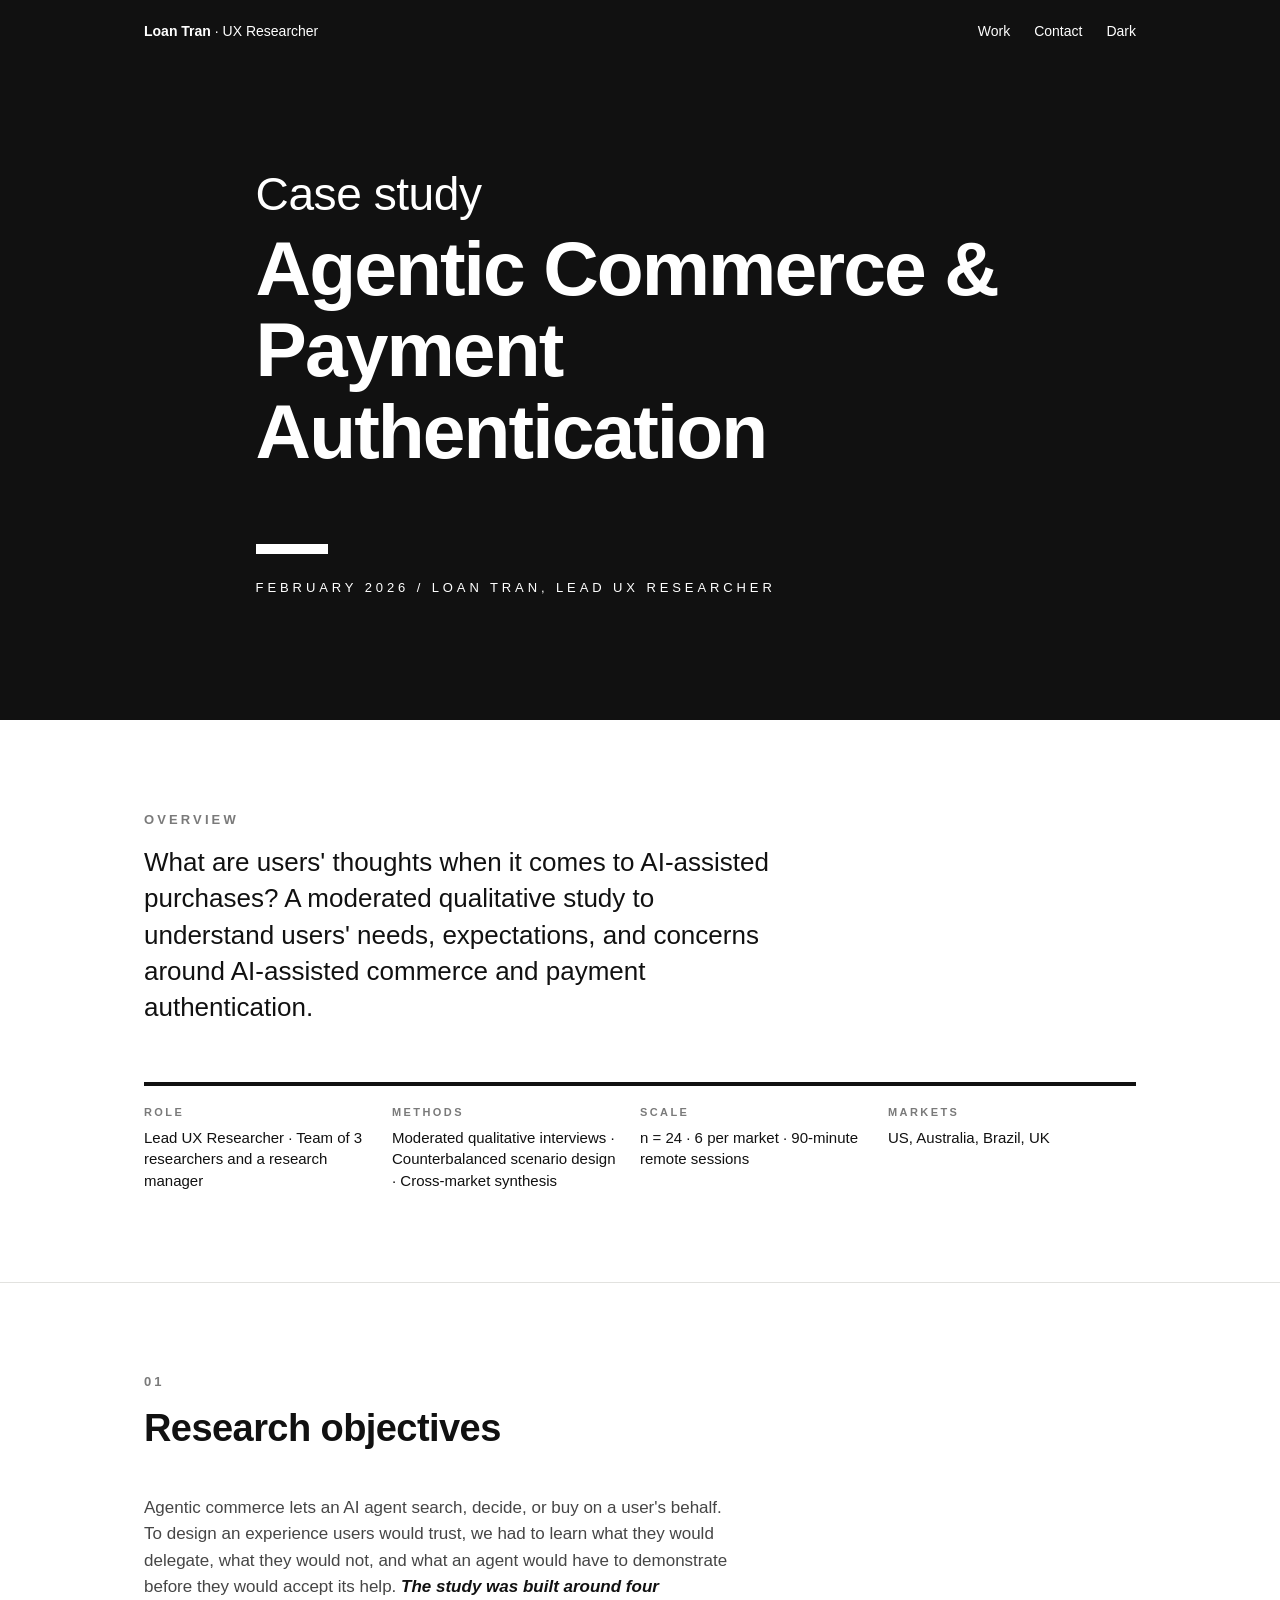
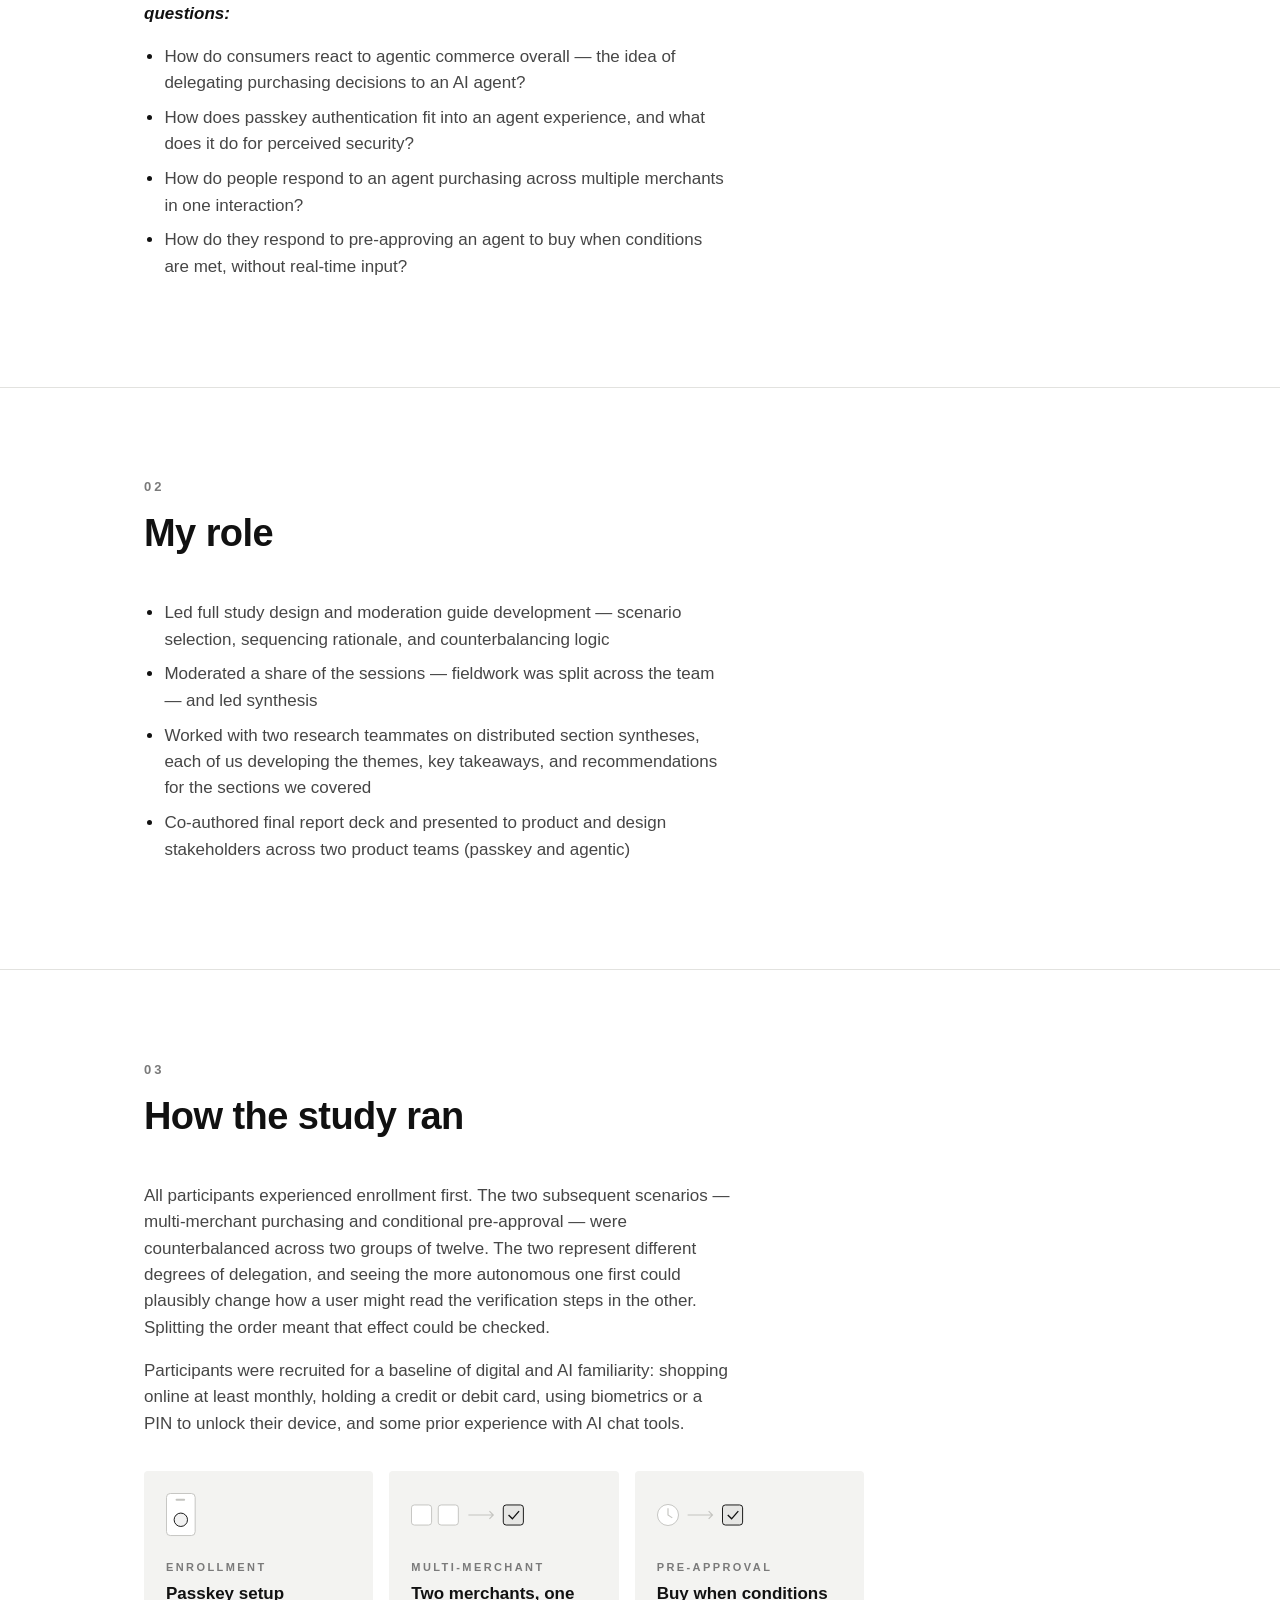
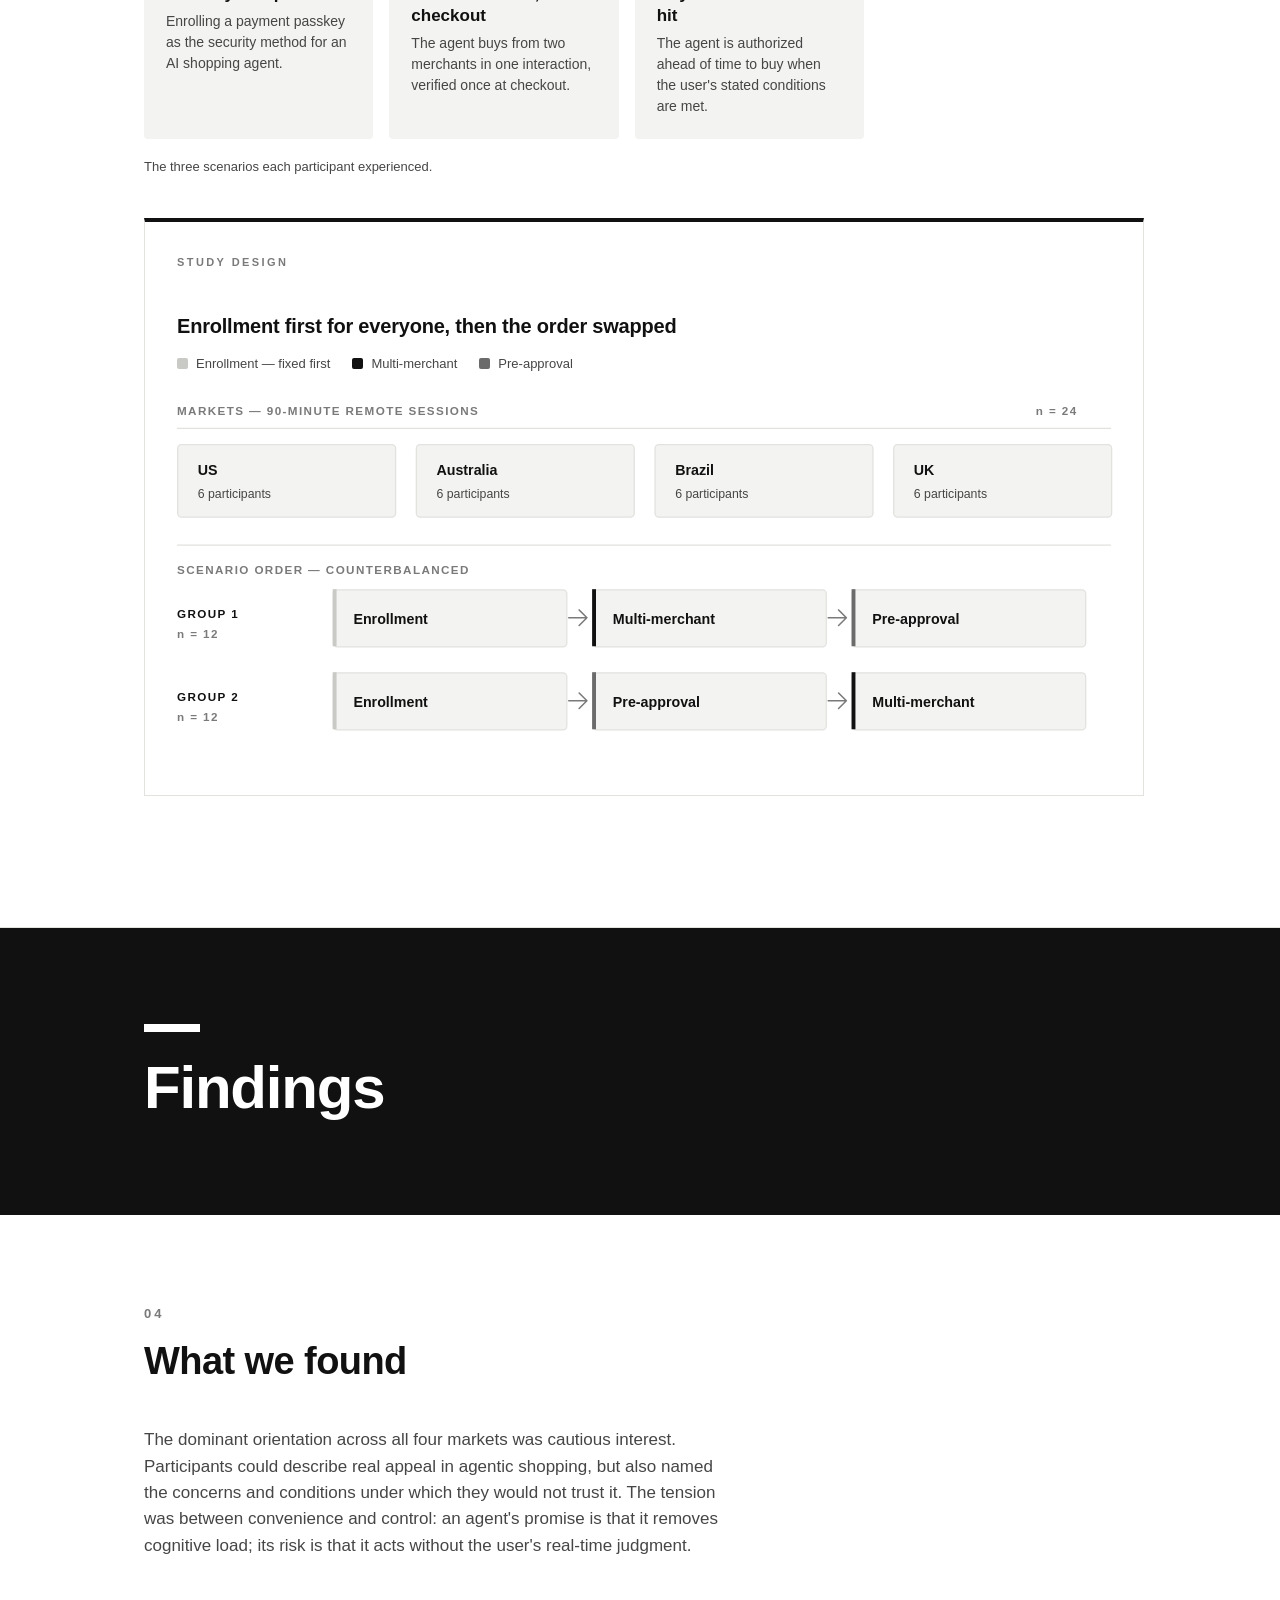
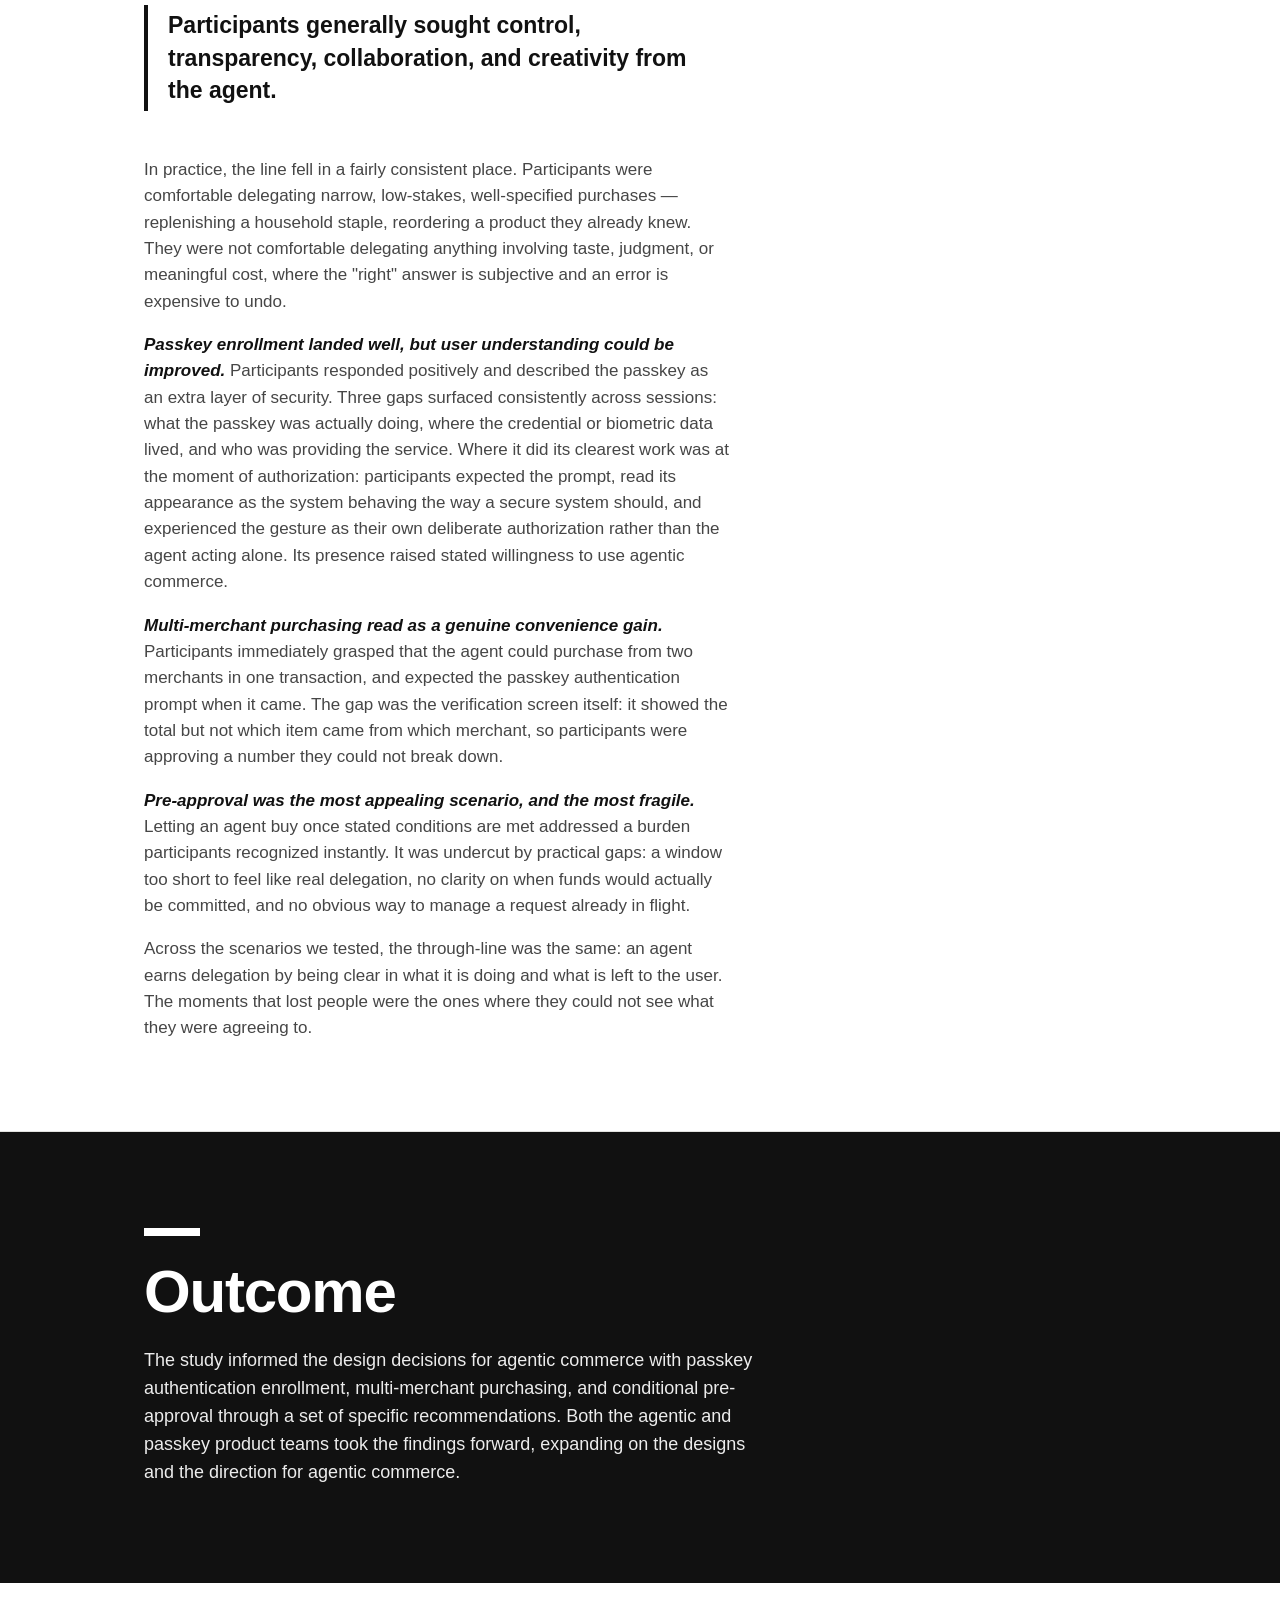
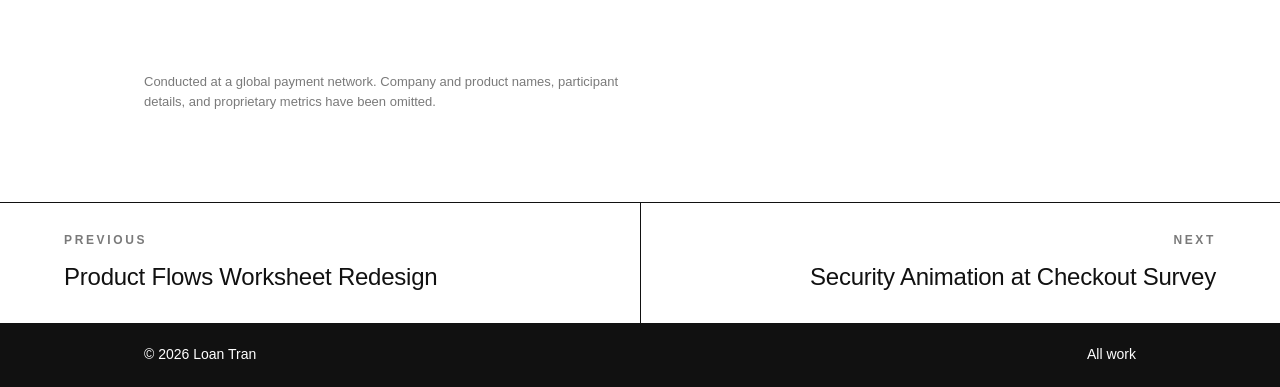
==== commit 9f92e96a: "Redesign the homepage as a ruled grid and restyle the case studies The homepage becomes a black-and-" ====
--- a/agentic-commerce.html
+++ b/agentic-commerce.html
@@ -7,59 +7,55 @@
 <meta name="description" content="What are users' thoughts when it comes to AI-assisted purchases? A moderated qualitative study to understand users' needs, expectations, and concerns around AI-assisted commerce and payment authentication.">
 <meta name="robots" content="noindex, nofollow">
 <meta name="color-scheme" content="light dark">
-<link rel="stylesheet" href="assets/css/style.css?v=23">
+<link rel="stylesheet" href="assets/css/report.css">
 <script>try{var t=localStorage.getItem("portfolio-theme");if(t)document.documentElement.setAttribute("data-theme",t);}catch(e){}</script>
 </head>
 <body>
 
-<a class="skip-link" href="#main">Skip to content</a>
-
-<header class="site-header">
-  <div class="wrap site-header__inner">
-    <a class="wordmark" href="index.html">Loan Tran<span>User Experience Researcher</span></a>
-    <nav class="site-nav" aria-label="Primary">
-      <span class="site-nav__links">
-        <a href="index.html#work" aria-current="page">Work</a>
-        <a href="index.html#skills">Skills</a>
-      </span>
-      <a class="nav-download" href="index.html#contact">
-        Résumé
-      </a>
-      <button class="theme-toggle" type="button" aria-label="Switch to dark theme">
-        <svg class="icon-moon" viewBox="0 0 24 24" fill="none" stroke="currentColor" stroke-width="1.8" stroke-linecap="round" stroke-linejoin="round" aria-hidden="true"><path d="M21 12.79A9 9 0 1 1 11.21 3 7 7 0 0 0 21 12.79z"/></svg>
-        <svg class="icon-sun" viewBox="0 0 24 24" fill="none" stroke="currentColor" stroke-width="1.8" stroke-linecap="round" stroke-linejoin="round" aria-hidden="true"><circle cx="12" cy="12" r="4"/><path d="M12 2v2M12 20v2M4.93 4.93l1.41 1.41M17.66 17.66l1.41 1.41M2 12h2M20 12h2M6.34 17.66l-1.41 1.41M19.07 4.93l-1.41 1.41"/></svg>
-      </button>
+<a class="skip" href="#main">Skip to content</a>
+
+<header class="bar">
+  <div class="wrap">
+    <a href="index.html"><strong>Loan Tran</strong> · UX Researcher</a>
+    <nav aria-label="Primary">
+      <a href="index.html#work">Work</a>
+      <a href="index.html#contact">Contact</a>
+      <button type="button" class="theme" aria-label="Switch theme">Dark</button>
     </nav>
   </div>
 </header>
 
 <main id="main">
-<article>
-
-  <div class="wrap study-header">
-    <h1>Agentic Commerce &amp; Payment Authentication</h1>
-    <p class="study-date">February 2026</p>
-    <p class="lede">
-      What are users' thoughts when it comes to AI-assisted purchases? A moderated
+
+  <section class="cover">
+    <div class="wrap">
+      <h1><span class="light">Case study</span>Agentic Commerce &amp; Payment Authentication</h1>
+      <div class="dash"></div>
+      <p class="byline">February 2026 / Loan Tran, Lead UX Researcher</p>
+    </div>
+  </section>
+
+  <section class="slide">
+    <div class="wrap">
+      <p class="eyebrow">Overview</p>
+      <p class="lede-big">What are users' thoughts when it comes to AI-assisted purchases? A moderated
       qualitative study to understand users' needs, expectations, and concerns around
-      AI-assisted commerce and payment authentication.
-    </p>
-  </div>
-
-  <div class="wrap">
-    <div class="spec">
-      <div class="spec__cell"><div class="spec__key">Role</div><div class="spec__val">Lead UX Researcher · Team of 3 researchers and a research manager</div></div>
-      <div class="spec__cell"><div class="spec__key">Methods</div><div class="spec__val">Moderated qualitative interviews · Counterbalanced scenario design · Cross-market synthesis</div></div>
-      <div class="spec__cell"><div class="spec__key">Scale</div><div class="spec__val">n = 24 · 6 per market · 90-minute remote sessions</div></div>
-      <div class="spec__cell"><div class="spec__key">Markets</div><div class="spec__val">US, Australia, Brazil, UK</div></div>
-    </div>
-  </div>
-
-  <div class="wrap">
-    <div class="prose">
-
-      <h2>Research objectives</h2>
-      <p>
+      AI-assisted commerce and payment authentication.</p>
+      <dl class="spec">
+        <div><dt>Role</dt><dd>Lead UX Researcher · Team of 3 researchers and a research manager</dd></div>
+        <div><dt>Methods</dt><dd>Moderated qualitative interviews · Counterbalanced scenario design · Cross-market synthesis</dd></div>
+        <div><dt>Scale</dt><dd>n = 24 · 6 per market · 90-minute remote sessions</dd></div>
+        <div><dt>Markets</dt><dd>US, Australia, Brazil, UK</dd></div>
+      </dl>
+    </div>
+  </section>
+
+  <section class="slide">
+    <div class="wrap">
+      <p class="eyebrow">01</p>
+      <h2 class="headline">Research objectives</h2>
+      <div class="content">
+        <p>
         Agentic commerce lets an AI agent search, decide, or buy on a user's behalf. To
         design an experience users would trust, we had to learn what they would delegate,
         what they would not, and what an agent would have to demonstrate before they
@@ -71,18 +67,31 @@
         <li>How do people respond to an agent purchasing across multiple merchants in one interaction?</li>
         <li>How do they respond to pre-approving an agent to buy when conditions are met, without real-time input?</li>
       </ul>
-
-
-      <h2>My role</h2>
-      <ul>
+      </div>
+    </div>
+  </section>
+
+  <section class="slide">
+    <div class="wrap">
+      <p class="eyebrow">02</p>
+      <h2 class="headline">My role</h2>
+      <div class="content">
+        <ul>
         <li>Led full study design and moderation guide development — scenario selection, sequencing rationale, and counterbalancing logic</li>
         <li>Moderated a share of the sessions — fieldwork was split across the team — and led synthesis</li>
         <li>Worked with two research teammates on distributed section syntheses, each of us developing the themes, key takeaways, and recommendations for the sections we covered</li>
         <li>Co-authored final report deck and presented to product and design stakeholders across two product teams (passkey and agentic)</li>
       </ul>
-
-      <h2>How the study ran</h2>
-      <p>
+      </div>
+    </div>
+  </section>
+
+  <section class="slide">
+    <div class="wrap">
+      <p class="eyebrow">03</p>
+      <h2 class="headline">How the study ran</h2>
+      <div class="content">
+        <p>
         All participants experienced enrollment first. The two subsequent scenarios —
         multi-merchant purchasing and conditional pre-approval — were counterbalanced
         across two groups of twelve. The two represent different degrees of delegation,
@@ -198,9 +207,18 @@
           </svg>
         </figure>
       </section>
-
-      <h2>What we found</h2>
-      <p>
+      </div>
+    </div>
+  </section>
+
+  <section class="divider"><div class="wrap"><div class="dash"></div><h2>Findings</h2></div></section>
+
+  <section class="slide">
+    <div class="wrap">
+      <p class="eyebrow">04</p>
+      <h2 class="headline">What we found</h2>
+      <div class="content">
+        <p>
         The dominant orientation across all four markets was cautious interest.
         Participants could describe real appeal in agentic shopping, but also named the concerns and conditions under which they would not trust it. The tension was
         between convenience and control: an agent's promise is that it removes cognitive
@@ -250,48 +268,51 @@
         moments that lost people were the ones where they could not see what they were
         agreeing to.
       </p>
-
+      </div>
+    </div>
+  </section>
+
+  <section class="inverse">
+    <div class="wrap">
+      <div class="dash"></div>
       <h2>Outcome</h2>
-      <p>
+      <div class="content">
+        <p>
         The study informed the design decisions for agentic commerce with passkey
         authentication enrollment, multi-merchant purchasing, and conditional
         pre-approval through a set of specific recommendations. Both the agentic and
         passkey product teams took the findings forward, expanding on the designs and the
         direction for agentic commerce.
       </p>
-
-
+      </div>
+    </div>
+  </section>
+
+  <section class="slide slide--last">
+    <div class="wrap">
       <div class="confidential">
         <p>
           Conducted at a global payment network. Company and product names, participant
           details, and proprietary metrics have been omitted.
         </p>
       </div>
-
-    </div>
-  </div>
-
-  <nav class="wrap pager" aria-label="Case studies">
-    <a class="pager__link" href="product-flows-worksheet.html">
-      <span class="pager__dir">Previous</span>
-      <span class="pager__title">Product Flows Worksheet Redesign</span>
-    </a>
-    <a class="pager__link pager__link--next" href="checkout-animation.html">
-      <span class="pager__dir">Next</span>
-      <span class="pager__title">Security Animation at Checkout Survey</span>
-    </a>
-  </nav>
-
-</article>
+    </div>
+  </section>
+
 </main>
 
-<footer class="site-footer">
-  <div class="wrap site-footer__inner">
+<nav class="pager" aria-label="Case studies">
+  <a href="product-flows-worksheet.html"><small>Previous</small><b>Product Flows Worksheet Redesign</b></a>
+  <a href="checkout-animation.html"><small>Next</small><b>Security Animation at Checkout Survey</b></a>
+</nav>
+
+<footer>
+  <div class="wrap">
     <span>© <span id="year">2026</span> Loan Tran</span>
+    <a href="index.html#work">All work</a>
   </div>
 </footer>
 
-<script src="assets/js/main.js"></script>
-<script>document.getElementById("year").textContent = new Date().getFullYear();</script>
+<script src="assets/js/report.js"></script>
 </body>
 </html>
--- a/assets/css/report.css
+++ b/assets/css/report.css
@@ -0,0 +1,300 @@
+/* ============================================================
+   Report style — case study pages
+   The layout of the fitness findings deck (title cover, divider
+   slides, eyebrow + headline slides) in black, white and grays.
+   Also redefines the tokens the existing study charts use, so
+   every chart renders unchanged in neutral tones.
+   ============================================================ */
+
+:root {
+  --paper: #ffffff;
+  --surface: #ffffff;
+  --surface-sunk: #f3f3f1;
+  --wash: #f3f3f1;
+  --ink: #111111;
+  --ink-2: #464646;
+  --ink-3: #7a7a7a;
+  --rule: #e2e2df;
+  --rule-strong: #c4c4c0;
+  --solid: #111111;      /* cover, dividers, footer */
+  --on-solid: #ffffff;
+  --accent: #111111;
+  --accent-wash: rgba(0, 0, 0, 0.05);
+  --accent-ring: rgba(0, 0, 0, 0.35);
+  --sans: "Helvetica Neue", Helvetica, Arial, sans-serif;
+  --serif: var(--sans);
+  --mono: var(--sans);
+  --radius: 3px;
+  --ease: cubic-bezier(0.22, 0.61, 0.36, 1);
+
+  /* chart palette — neutral, separated by lightness; every mark is also labelled */
+  --s1: #111111;
+  --s2: #6b6b6b;
+  --s3: #a3a3a3;
+  --viz-neutral: #c9c9c6;
+  --ord-1: #c4c4c0;
+  --ord-2: #7a7a7a;
+  --ord-3: #222222;
+}
+
+@media (prefers-color-scheme: dark) {
+  :root:not([data-theme="light"]) {
+    --paper: #111111; --surface: #181818; --surface-sunk: #1f1f1f; --wash: #1f1f1f;
+    --ink: #f0f0ee; --ink-2: #c4c4c2; --ink-3: #8c8c8a;
+    --rule: #2c2c2c; --rule-strong: #444444;
+    --solid: #000000; --on-solid: #f0f0ee;
+    --accent: #f0f0ee; --accent-wash: rgba(255, 255, 255, 0.07); --accent-ring: rgba(255, 255, 255, 0.4);
+    --s1: #f0f0ee; --s2: #a0a0a0; --s3: #6a6a6a; --viz-neutral: #4a4a4a;
+    --ord-1: #4a4a4a; --ord-2: #8c8c8a; --ord-3: #e6e6e4;
+  }
+}
+:root[data-theme="dark"] {
+  --paper: #111111; --surface: #181818; --surface-sunk: #1f1f1f; --wash: #1f1f1f;
+  --ink: #f0f0ee; --ink-2: #c4c4c2; --ink-3: #8c8c8a;
+  --rule: #2c2c2c; --rule-strong: #444444;
+  --solid: #000000; --on-solid: #f0f0ee;
+  --accent: #f0f0ee; --accent-wash: rgba(255, 255, 255, 0.07); --accent-ring: rgba(255, 255, 255, 0.4);
+  --s1: #f0f0ee; --s2: #a0a0a0; --s3: #6a6a6a; --viz-neutral: #4a4a4a;
+  --ord-1: #4a4a4a; --ord-2: #8c8c8a; --ord-3: #e6e6e4;
+}
+
+* { box-sizing: border-box; }
+html { -webkit-text-size-adjust: 100%; }
+body {
+  margin: 0;
+  background: var(--paper);
+  color: var(--ink);
+  font-family: var(--sans);
+  font-size: 17px;
+  line-height: 1.55;
+  -webkit-font-smoothing: antialiased;
+}
+h1, h2, h3, p, ul, ol, blockquote, figure { margin: 0; }
+a { color: inherit; }
+.wrap { max-width: 1120px; margin: 0 auto; padding: 0 clamp(16px, 5vw, 64px); }
+.skip { position: absolute; left: -999px; }
+.skip:focus { left: 16px; top: 8px; background: var(--paper); padding: 6px 10px; z-index: 10; }
+
+/* ---------- Top bar (sits on the cover) ---------- */
+.bar { position: absolute; inset: 0 0 auto 0; color: var(--on-solid); font-size: 14px; z-index: 2; }
+.bar .wrap { display: flex; justify-content: space-between; align-items: center; height: 64px; gap: 16px; }
+.bar a { text-decoration: none; }
+.bar a:hover, .bar button:hover { text-decoration: underline; text-underline-offset: 4px; }
+.bar nav { display: flex; gap: 24px; }
+.bar button { font: inherit; color: inherit; background: none; border: 0; padding: 0; cursor: pointer; }
+
+/* ---------- Cover ---------- */
+.cover {
+  background: var(--solid); color: var(--on-solid);
+  min-height: min(88vh, 720px);
+  display: flex; align-items: center;
+  padding: 120px 0 72px;
+}
+.cover h1 {
+  font-size: clamp(38px, 6vw, 80px);
+  line-height: 1.06; letter-spacing: -0.025em;
+  font-weight: 700; max-width: 18ch;
+}
+.cover h1 .light { display: block; font-weight: 300; font-size: 0.6em; letter-spacing: -0.01em; margin-bottom: 0.2em; }
+.cover .dash { width: 72px; height: 10px; background: var(--on-solid); margin: clamp(40px, 6vw, 72px) 0 24px; }
+.byline { font-size: 13px; font-weight: 500; letter-spacing: 0.3em; text-transform: uppercase; }
+
+/* ---------- Divider slides ---------- */
+.divider { background: var(--solid); color: var(--on-solid); padding: clamp(56px, 8vw, 96px) 0; }
+.divider h2 { font-size: clamp(34px, 5vw, 60px); font-weight: 700; letter-spacing: -0.02em; line-height: 1.05; }
+.divider .dash { width: 56px; height: 8px; background: var(--on-solid); margin-bottom: 24px; }
+
+/* ---------- Content slides ---------- */
+.slide { padding: clamp(56px, 7vw, 96px) 0; border-bottom: 1px solid var(--rule); }
+.slide--last { border-bottom: 0; }
+.eyebrow {
+  color: var(--ink-3);
+  font-size: 13px; font-weight: 700;
+  letter-spacing: 0.24em; text-transform: uppercase;
+  margin-bottom: 14px;
+}
+.headline {
+  font-size: clamp(26px, 3.2vw, 38px);
+  line-height: 1.18; letter-spacing: -0.015em;
+  font-weight: 700; max-width: 26ch;
+  margin-bottom: clamp(28px, 4vw, 44px);
+}
+.lede-big { font-size: clamp(20px, 2.2vw, 26px); line-height: 1.4; font-weight: 400; max-width: 44ch; }
+.body { color: var(--ink-2); max-width: 62ch; }
+.body + .body { margin-top: 1em; }
+.body strong { color: var(--ink); }
+ul.list, ol.list { color: var(--ink-2); padding-left: 1.2em; max-width: 62ch; }
+.list li { margin-bottom: 0.5em; }
+.list li::marker { color: var(--ink); font-weight: 700; }
+.note { font-size: 13px; color: var(--ink-3); margin-top: 18px; }
+
+.cols { display: grid; grid-template-columns: 1fr 1fr; gap: clamp(32px, 5vw, 72px); align-items: start; }
+@media (max-width: 760px) { .cols { grid-template-columns: 1fr; } }
+
+/* Spec strip */
+.spec { display: grid; grid-template-columns: repeat(4, 1fr); border-top: 4px solid var(--ink); margin: clamp(40px, 5vw, 56px) 0 0; }
+.spec div { padding: 18px 20px 0 0; }
+.spec dt { font-size: 11px; font-weight: 700; letter-spacing: 0.22em; text-transform: uppercase; color: var(--ink-3); margin-bottom: 6px; }
+.spec dd { margin: 0; font-size: 15px; line-height: 1.45; }
+.spec .round-split { list-style: none; padding: 0; margin: 10px 0 0; font-size: 15px; }
+.spec .round-split span { display: inline-block; min-width: 1.8em; font-weight: 700; }
+@media (max-width: 760px) { .spec { grid-template-columns: 1fr 1fr; row-gap: 8px; } }
+
+/* ---------- Free-flowing section content (converted case studies) ---------- */
+.content { max-width: 720px; }
+.content > p, .content > ul, .content > ol { color: var(--ink-2); max-width: 62ch; }
+.content > p + p, .content > p + ul, .content > ul + p { margin-top: 1em; }
+.content > ul, .content > ol { padding-left: 1.2em; margin-block: 1em; }
+.content li { margin-bottom: 0.5em; }
+.content li::marker { color: var(--ink); }
+.content strong { color: var(--ink); }
+.content h3 { font-size: 20px; letter-spacing: -0.01em; margin: 2em 0 0.6em; }
+.content .statement {
+  border-left: 4px solid var(--ink);
+  padding: 4px 0 4px 20px; margin: 2em 0;
+  font-size: clamp(19px, 2vw, 23px); line-height: 1.42; color: var(--ink); max-width: 44ch;
+}
+.content .statement em, .content .statement strong { font-style: normal; font-weight: 700; }
+.content .callout { background: var(--wash); padding: 22px 24px; margin: 2em 0; border-radius: var(--radius); }
+.content .callout p { color: var(--ink-2); font-size: 15px; }
+
+/* method card — the deck's tinted panel */
+.method-card, .mcard { background: var(--wash); border-radius: 4px; padding: 28px; margin: 2em 0; }
+.method-card h3 { margin: 0 0 12px; font-size: 12px; font-weight: 700; letter-spacing: 0.22em; text-transform: uppercase; color: var(--ink-3); }
+.method-card p, .method-card li { font-size: 15px; color: var(--ink-2); line-height: 1.6; }
+.method-card p + p, .method-card ul + p, .method-card p + ul { margin-top: 0.9em; }
+.method-card ul { padding-left: 1.1em; }
+.method-card > :last-child { margin-bottom: 0; }
+
+/* scenario cards */
+.scenarios { display: grid; grid-template-columns: repeat(3, 1fr); gap: 16px; margin: 2em 0 1em; }
+.scenario { background: var(--wash); border-radius: 4px; padding: 22px; }
+.scenario svg { height: 44px; width: auto; margin-bottom: 14px; }
+.scenario__key { font-size: 11px; font-weight: 700; letter-spacing: 0.22em; text-transform: uppercase; color: var(--ink-3); margin-bottom: 6px; }
+.scenario__title { font-size: 17px; font-weight: 700; line-height: 1.3; margin-bottom: 6px; }
+.scenario p { font-size: 14px; line-height: 1.5; color: var(--ink-2); }
+.scenarios__caption { font-size: 13px; color: var(--ink-3); }
+@media (max-width: 760px) { .scenarios { grid-template-columns: 1fr; } }
+
+/* iteration list */
+.iterations { list-style: none; padding: 0 !important; margin: 2em 0; border-top: 4px solid var(--ink); }
+.iterations li { display: grid; grid-template-columns: 6rem 1fr; gap: 20px; padding: 18px 0; border-bottom: 1px solid var(--rule); margin: 0; }
+.iterations .it-key { font-size: 12px; font-weight: 700; letter-spacing: 0.2em; text-transform: uppercase; color: var(--ink); padding-top: 3px; }
+.iterations .it-body { font-size: 15px; line-height: 1.6; color: var(--ink-2); }
+.iterations .it-body strong { display: block; color: var(--ink); font-size: 17px; margin-bottom: 4px; }
+@media (max-width: 520px) { .iterations li { grid-template-columns: 1fr; gap: 4px; } }
+
+.figure { margin: 1.6em 0; }
+.figure svg { width: 100%; height: auto; }
+.figure figcaption { font-size: 13px; color: var(--ink-3); margin-top: 10px; }
+
+/* ---------- Charts (existing study visuals, neutral) ---------- */
+.viz { margin: 2.4em 0; padding: clamp(20px, 3vw, 32px); background: var(--surface); border: 1px solid var(--rule); border-top: 4px solid var(--ink); }
+.content .viz { width: min(1000px, calc(100vw - 32px)); }
+.viz__eyebrow { font-size: 11px; font-weight: 700; letter-spacing: 0.22em; text-transform: uppercase; color: var(--ink-3); margin-bottom: 8px; }
+.viz__title { font-size: 22px; font-weight: 700; letter-spacing: -0.01em; margin: 0 0 14px; }
+.viz__figure { margin: 0; }
+.viz__figure svg { width: 100%; height: auto; overflow: visible; }
+.viz svg text { fill: var(--ink-2); font-family: var(--sans); }
+.viz svg .k { font-size: 9px; font-weight: 700; letter-spacing: 0.12em; fill: var(--ink-3); }
+.viz svg .k--accent { fill: var(--ink); }
+.viz svg .lbl { font-size: 11px; fill: var(--ink-2); }
+.viz svg .lbl--strong { fill: var(--ink); font-weight: 700; }
+.viz svg .lbl--sm { font-size: 9.5px; }
+.viz svg .val { font-size: 12.5px; font-weight: 700; fill: var(--ink); }
+.viz svg .axis { stroke: var(--rule-strong); stroke-width: 1; fill: none; }
+.viz svg .grid { stroke: var(--rule); stroke-width: 1; fill: none; }
+.viz svg .box { fill: var(--surface); stroke: var(--rule-strong); }
+.viz svg .box--sunk { fill: var(--surface-sunk); stroke: var(--rule); }
+.viz svg .flow { stroke: var(--ink-3); stroke-width: 1.2; fill: none; stroke-linecap: round; stroke-linejoin: round; }
+.viz-legend { display: flex; flex-wrap: wrap; gap: 6px 22px; margin: 0 0 18px; padding: 0 !important; list-style: none; font-size: 13px; color: var(--ink-2); }
+.viz-legend li { display: flex; align-items: center; gap: 8px; margin: 0; }
+.viz-legend i { width: 11px; height: 11px; border-radius: 2px; background: var(--swatch, var(--s1)); flex: none; }
+.viz__note { font-size: 13px; line-height: 1.6; color: var(--ink-2); margin: 18px 0 0; padding: 12px 16px; background: var(--wash); border-left: 3px solid var(--ink); }
+.viz__note-key { display: block; font-size: 11px; font-weight: 700; letter-spacing: 0.2em; text-transform: uppercase; color: var(--ink-3); margin-bottom: 4px; }
+
+/* ---------- Fitness study components ---------- */
+.method { display: grid; grid-template-columns: 1fr 1fr; gap: 24px; }
+@media (max-width: 760px) { .method { grid-template-columns: 1fr; } }
+.mcard { margin: 0; }
+.mcard .tag { font-size: 12px; font-weight: 700; letter-spacing: 0.22em; text-transform: uppercase; color: var(--ink-3); }
+.mcard .big { font-size: 64px; font-weight: 700; line-height: 1; letter-spacing: -0.03em; margin: 14px 0 4px; }
+.mcard .unit { font-size: 15px; font-weight: 500; margin-bottom: 18px; }
+.mcard ul { padding-left: 1.1em; color: var(--ink-2); font-size: 15px; }
+.mcard li { margin-bottom: 0.35em; }
+
+.donuts { display: grid; grid-template-columns: repeat(auto-fit, minmax(180px, 1fr)); gap: 32px 28px; }
+.donut svg { width: 128px; height: 128px; display: block; margin-bottom: 14px; }
+.donut .track { fill: none; stroke: var(--wash); stroke-width: 16; }
+.donut .arc { fill: none; stroke: var(--ink); stroke-width: 16; }
+.donut .pct { font-family: var(--sans); font-size: 26px; font-weight: 700; fill: var(--ink); }
+.donut p { font-size: 14px; line-height: 1.45; color: var(--ink-2); max-width: 26ch; }
+.donut .n { display: block; color: var(--ink-3); font-size: 12px; margin-top: 4px; letter-spacing: 0.04em; }
+
+.takeaway { border-left: 4px solid var(--ink); padding: 4px 0 4px 20px; margin-top: clamp(28px, 4vw, 40px); font-size: 18px; line-height: 1.5; font-weight: 500; max-width: 60ch; }
+
+.quote { font-weight: 300; font-style: italic; font-size: clamp(20px, 2.2vw, 26px); line-height: 1.42; max-width: 40ch; }
+.quote cite { display: block; font-style: normal; font-weight: 500; font-size: 14px; color: var(--ink-3); margin-top: 12px; letter-spacing: 0.06em; }
+
+.split { display: grid; grid-template-columns: 1fr 1fr; gap: 20px; margin-top: 8px; }
+.split > div { border-radius: 4px; padding: 22px 24px; }
+.split .yes { background: var(--solid); color: var(--on-solid); }
+.split .no { background: var(--wash); }
+.split h3 { font-size: 12px; font-weight: 700; letter-spacing: 0.22em; text-transform: uppercase; margin-bottom: 12px; }
+.split ul { padding-left: 1.1em; font-size: 15px; }
+.split li { margin-bottom: 0.3em; }
+@media (max-width: 520px) { .split { grid-template-columns: 1fr; } }
+
+.ratings { list-style: none; padding: 0; max-width: 520px; }
+.ratings li { display: grid; grid-template-columns: 96px 1fr 44px; align-items: center; gap: 14px; margin-bottom: 14px; font-size: 15px; }
+.ratings .track { height: 14px; background: var(--wash); border-radius: 2px; overflow: hidden; }
+.ratings .fill { display: block; height: 100%; background: var(--ink); }
+.ratings .v { font-weight: 700; font-variant-numeric: tabular-nums; }
+.ratings small { display: block; color: var(--ink-3); font-size: 12px; }
+
+.ranked { list-style: none; padding: 0; counter-reset: r; }
+.ranked li { counter-increment: r; display: flex; gap: 14px; align-items: baseline; padding: 12px 0; border-top: 1px solid var(--rule); font-size: 16px; }
+.ranked li::before { content: counter(r, decimal-leading-zero); font-weight: 700; font-size: 13px; letter-spacing: 0.1em; min-width: 22px; }
+
+.insights { display: grid; grid-template-columns: repeat(5, 1fr); gap: 1px; background: var(--rule); border: 1px solid var(--rule); }
+.insights div { background: var(--paper); padding: 24px; }
+.insights b { display: block; font-size: 13px; letter-spacing: 0.14em; margin-bottom: 10px; }
+.insights p { font-size: 16px; line-height: 1.45; font-weight: 500; }
+@media (max-width: 960px) { .insights { grid-template-columns: 1fr; } }
+
+/* ---------- Inverted sections: outcome / recommendations ---------- */
+.inverse { background: var(--solid); color: var(--on-solid); padding: clamp(56px, 8vw, 96px) 0; }
+.inverse .dash { width: 56px; height: 8px; background: var(--on-solid); margin-bottom: 24px; }
+.inverse h2 { font-size: clamp(34px, 5vw, 60px); font-weight: 700; letter-spacing: -0.02em; line-height: 1.05; margin-bottom: 24px; }
+.inverse .content > p, .inverse .content > ul, .inverse .content li, .inverse .content strong { color: var(--on-solid); }
+.inverse .content > p, .inverse .content > ul { opacity: 0.92; font-size: 18px; }
+.inverse .content li::marker { color: var(--on-solid); }
+.recs { display: grid; grid-template-columns: repeat(auto-fit, minmax(240px, 1fr)); gap: 20px; }
+.rec { border-top: 4px solid var(--on-solid); padding-top: 18px; }
+.rec .k { font-size: 12px; font-weight: 700; letter-spacing: 0.22em; text-transform: uppercase; opacity: 0.8; }
+.rec h3 { font-size: 20px; line-height: 1.25; margin: 8px 0 10px; }
+.rec p { font-size: 15px; line-height: 1.5; opacity: 0.9; }
+
+.confidential { font-size: 13px; color: var(--ink-3); max-width: 70ch; }
+.confidential p { margin: 0; }
+
+/* ---------- Pager ---------- */
+.pager { display: grid; grid-template-columns: 1fr 1fr; border-top: 1px solid var(--ink); }
+.pager a, .pager span.empty { padding: 28px clamp(16px, 5vw, 64px); text-decoration: none; min-height: 120px; }
+.pager a + a, .pager span + a, .pager a + span { border-left: 1px solid var(--ink); }
+.pager a:last-child { text-align: right; }
+.pager small { display: block; font-size: 12px; font-weight: 700; letter-spacing: 0.22em; text-transform: uppercase; color: var(--ink-3); margin-bottom: 8px; }
+.pager b { font-size: clamp(18px, 2vw, 24px); letter-spacing: -0.01em; font-weight: 500; }
+.pager a:hover { background: var(--wash); }
+@media (max-width: 640px) {
+  .pager { grid-template-columns: 1fr; }
+  .pager a + a, .pager span + a { border-left: 0; border-top: 1px solid var(--ink); }
+  .pager a:last-child { text-align: left; }
+}
+
+footer { background: var(--solid); color: var(--on-solid); font-size: 14px; }
+footer .wrap { display: flex; justify-content: space-between; height: 64px; align-items: center; }
+footer a { text-decoration: none; }
+footer a:hover { text-decoration: underline; }
+
+@media (prefers-reduced-motion: no-preference) { html { scroll-behavior: smooth; } }
